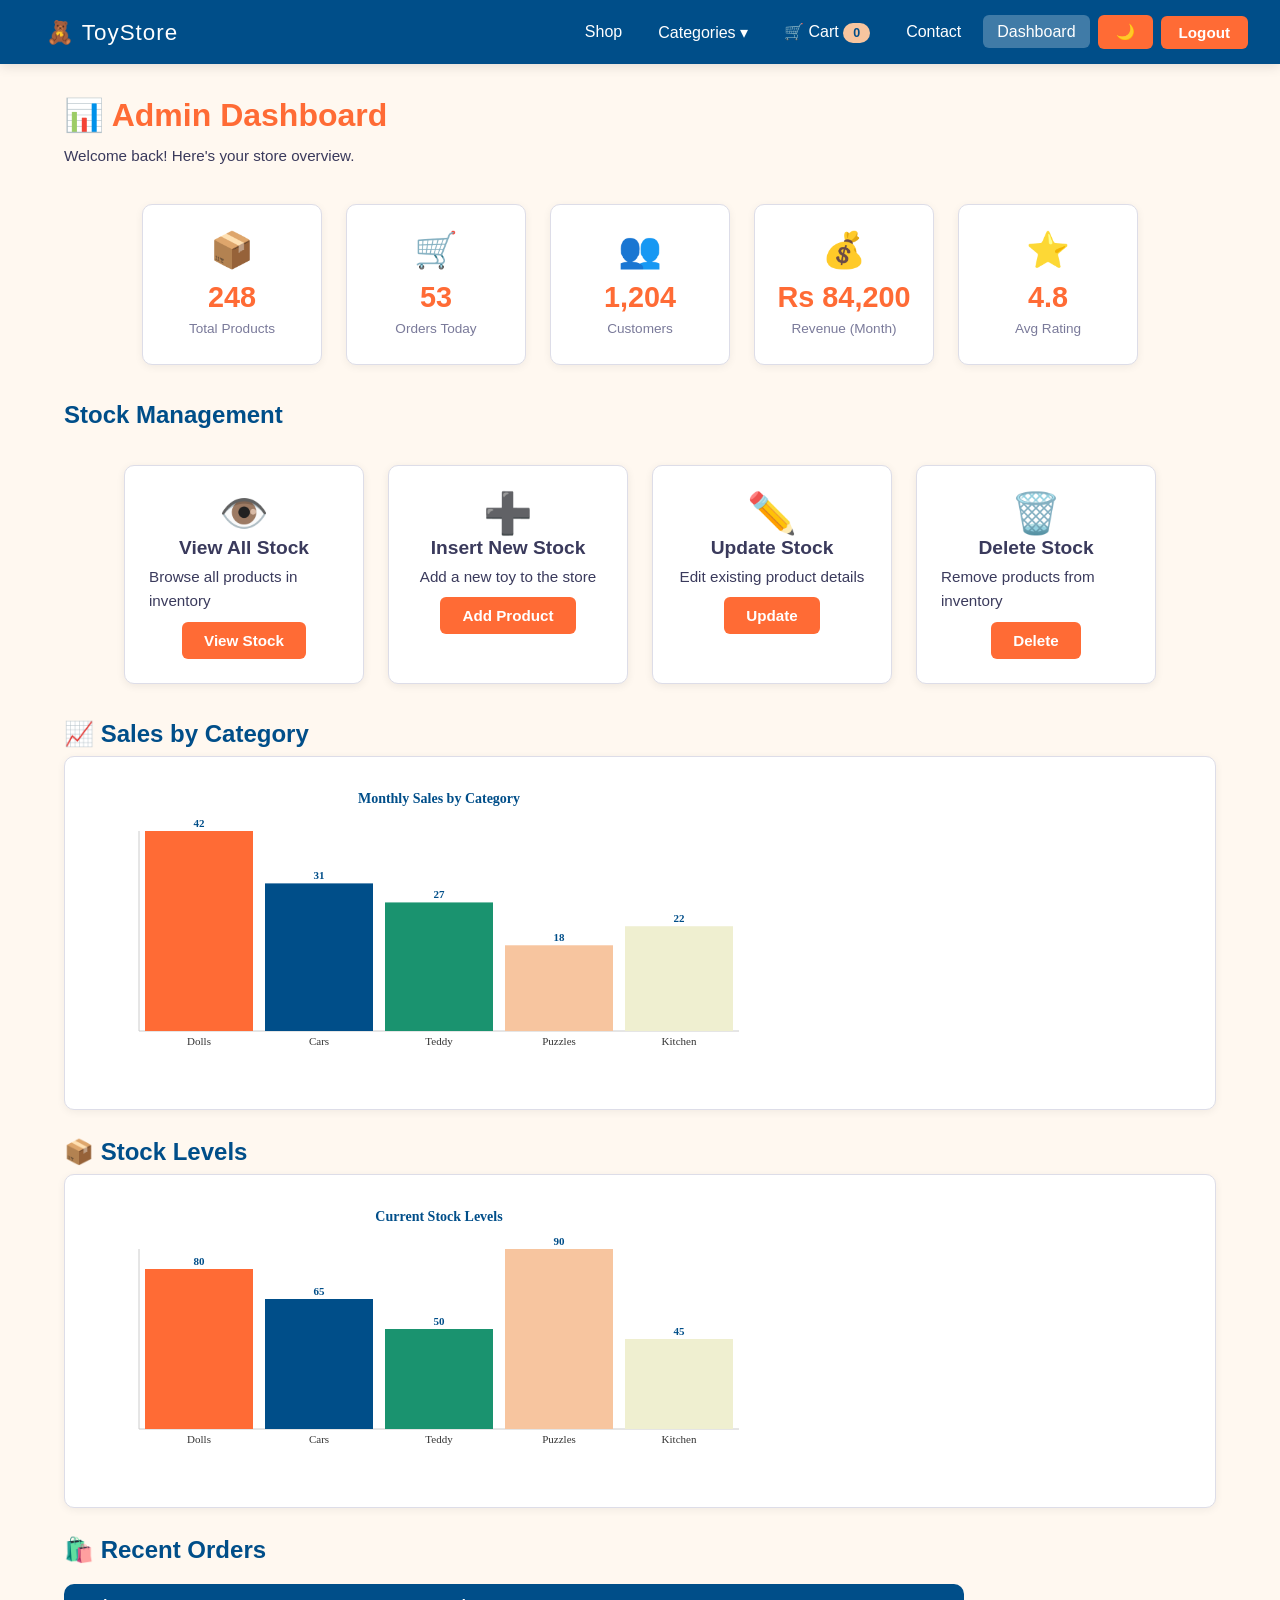
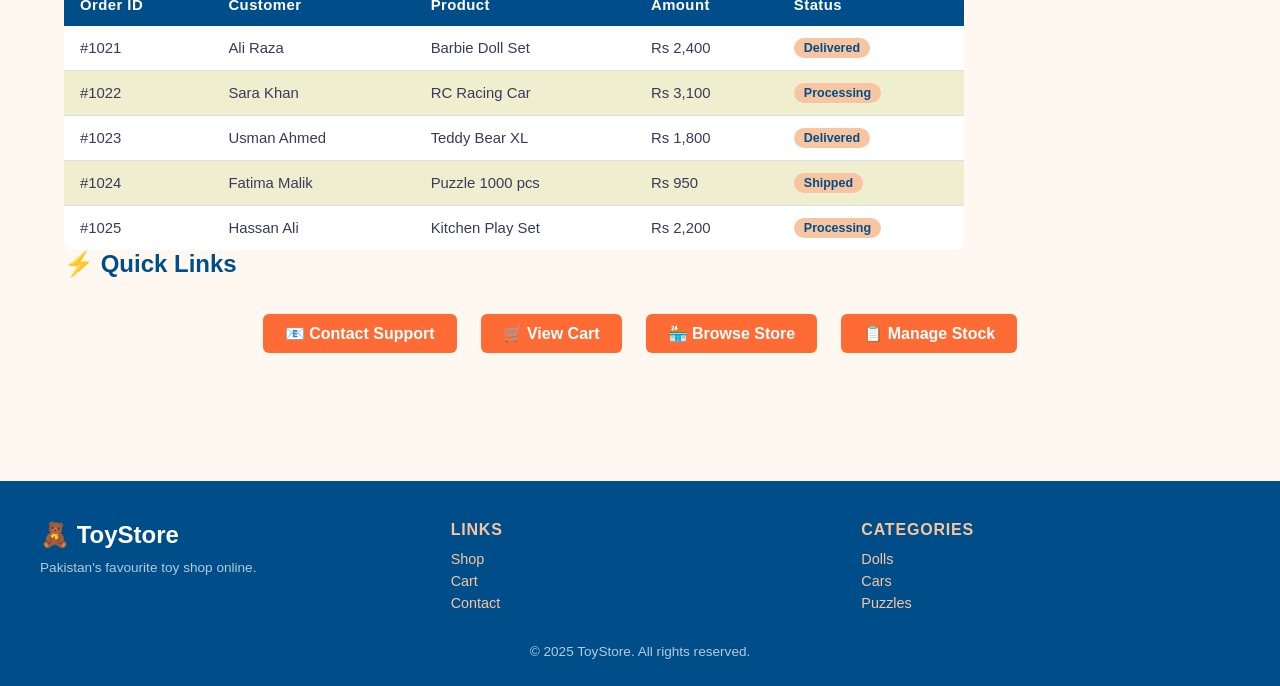
==== pages/dashboard.html @ f16f3948 "Initial commit" ====
<!DOCTYPE html>
<html lang="en">
<head>
  <meta charset="UTF-8"/>
  <meta name="viewport" content="width=device-width, initial-scale=1.0"/>
  <title>Dashboard – ToyStore</title>
  <link rel="stylesheet" href="../cssFile/globalStyles.css"/>
</head>
<body>
<div id="navbar-placeholder" data-depth="../"></div>
<div class="page">
  <h1>📊 Admin Dashboard</h1>
  <p>Welcome back! Here's your store overview.</p>

  <!-- Stat Cards -->
  <div class="card-container">
    <div class="stat-card" onclick="location.href='products.html'">
      <div class="stat-icon">📦</div>
      <h3>248</h3>
      <p>Total Products</p>
    </div>
    <div class="stat-card" onclick="location.href='products.html'">
      <div class="stat-icon">🛒</div>
      <h3>53</h3>
      <p>Orders Today</p>
    </div>
    <div class="stat-card">
      <div class="stat-icon">👥</div>
      <h3>1,204</h3>
      <p>Customers</p>
    </div>
    <div class="stat-card">
      <div class="stat-icon">💰</div>
      <h3>Rs 84,200</h3>
      <p>Revenue (Month)</p>
    </div>
    <div class="stat-card">
      <div class="stat-icon">⭐</div>
      <h3>4.8</h3>
      <p>Avg Rating</p>
    </div>
  </div>

  <!-- Action Cards -->
  <h2>Stock Management</h2>
  <div class="card-container">
    <div class="card" style="align-items:center;padding:24px;cursor:pointer;" onclick="location.href='products.html'">
      <div style="font-size:2.5rem">👁️</div>
      <h3>View All Stock</h3>
      <p>Browse all products in inventory</p>
      <button>View Stock</button>
    </div>
    <div class="card" style="align-items:center;padding:24px;cursor:pointer;" onclick="location.href='insert.html'">
      <div style="font-size:2.5rem">➕</div>
      <h3>Insert New Stock</h3>
      <p>Add a new toy to the store</p>
      <button>Add Product</button>
    </div>
    <div class="card" style="align-items:center;padding:24px;cursor:pointer;" onclick="location.href='products.html'">
      <div style="font-size:2.5rem">✏️</div>
      <h3>Update Stock</h3>
      <p>Edit existing product details</p>
      <button>Update</button>
    </div>
    <div class="card" style="align-items:center;padding:24px;cursor:pointer;" onclick="location.href='products.html'">
      <div style="font-size:2.5rem">🗑️</div>
      <h3>Delete Stock</h3>
      <p>Remove products from inventory</p>
      <button>Delete</button>
    </div>
  </div>

  <!-- Charts -->
  <h2>📈 Sales by Category</h2>
  <div class="chart-container">
    <canvas id="salesChart" width="700" height="300"></canvas>
  </div>

  <h2>📦 Stock Levels</h2>
  <div class="chart-container">
    <canvas id="stockChart" width="700" height="280"></canvas>
  </div>

  <!-- Recent Orders Table -->
  <h2>🛍️ Recent Orders</h2>
  <div class="table-container">
    <table style="min-width:500px;max-width:900px;">
      <thead>
        <tr><th>Order ID</th><th>Customer</th><th>Product</th><th>Amount</th><th>Status</th></tr>
      </thead>
      <tbody>
        <tr><td>#1021</td><td>Ali Raza</td><td>Barbie Doll Set</td><td>Rs 2,400</td><td><span class="badge">Delivered</span></td></tr>
        <tr><td>#1022</td><td>Sara Khan</td><td>RC Racing Car</td><td>Rs 3,100</td><td><span class="badge">Processing</span></td></tr>
        <tr><td>#1023</td><td>Usman Ahmed</td><td>Teddy Bear XL</td><td>Rs 1,800</td><td><span class="badge">Delivered</span></td></tr>
        <tr><td>#1024</td><td>Fatima Malik</td><td>Puzzle 1000 pcs</td><td>Rs 950</td><td><span class="badge">Shipped</span></td></tr>
        <tr><td>#1025</td><td>Hassan Ali</td><td>Kitchen Play Set</td><td>Rs 2,200</td><td><span class="badge">Processing</span></td></tr>
      </tbody>
    </table>
  </div>

  <!-- Quick Links -->
  <h2>⚡ Quick Links</h2>
  <div class="card-container">
    <a href="contact.html" class="link-button">📧 Contact Support</a>
    <a href="cart.html" class="link-button">🛒 View Cart</a>
    <a href="products.html" class="link-button">🏪 Browse Store</a>
    <a href="insert.html" class="link-button">📋 Manage Stock</a>
  </div>
</div>

<footer>
  <div class="footer-container">
    <div><h1>🧸 ToyStore</h1><p>Pakistan's favourite toy shop online.</p></div>
    <div><h2>Links</h2><a href="products.html">Shop</a><a href="cart.html">Cart</a><a href="contact.html">Contact</a></div>
    <div><h2>Categories</h2><a href="products.html?cat=dolls">Dolls</a><a href="products.html?cat=cars">Cars</a><a href="products.html?cat=puzzles">Puzzles</a></div>
  </div>
  <p style="text-align:center;margin-top:16px;">© 2025 ToyStore. All rights reserved.</p>
</footer>

<script src="../jsFile/jsFunctions.js"></script>
<script>
document.addEventListener("DOMContentLoaded", () => {
  drawBarChart("salesChart", ["Dolls","Cars","Teddy","Puzzles","Kitchen"], [42,31,27,18,22], "Monthly Sales by Category");
  drawBarChart("stockChart", ["Dolls","Cars","Teddy","Puzzles","Kitchen"], [80,65,50,90,45], "Current Stock Levels");
});
</script>
</body>
</html>
---- cssFile/globalStyles.css ----
/* =========================================================
   DESIGN SYSTEM
========================================================= */
:root {
  --brand-primary-color: #FF6B35;
  --brand-secondary-color: #F7C59F;
  --brand-third-color: #EFEFD0;
  --brand-fourth-color: #004E89;
  --brand-accent-color: #1A936F;

  --bg-main: #FFF8F0;
  --bg-card: #FFFFFF;

  --text-primary-color: #1A1A2E;
  --text-secondary-color: #3A3A5C;
  --text-muted-color: #7A7A9A;
  --text-focus-color: #FF6B35;
  --text-highlighted-color: #004E89;

  --border-primary-color: #FF6B35;
  --border-secondary-color: #F7C59F;
  --border-muted-color: #DDDDE8;
  --border-focus-color: #FF6B35;
  --border-highlighted-color: #004E89;

  --radius-sm: 6px;
  --radius-md: 10px;
  --transition: 0.3s ease;
}

/* =========================================================
   DARK MODE
========================================================= */
[data-theme="dark"] {
  --bg-main: #1A1A2E;
  --bg-card: #24243E;
  --text-primary-color: #F0F0F5;
  --text-secondary-color: #C0C0D0;
  --text-muted-color: #8080A0;
  --text-focus-color: #FF8C5A;
  --text-highlighted-color: #5BA4E0;
  --border-primary-color: #FF8C5A;
  --border-secondary-color: #5B5B8A;
  --border-muted-color: #3A3A5C;
  --border-focus-color: #FF8C5A;
  --border-highlighted-color: #5BA4E0;
}

/* =========================================================
   GLOBAL BASE
========================================================= */
* { box-sizing: border-box; }
body {
  margin: 0;
  font-family: 'Segoe UI', 'Nunito', Arial, sans-serif;
  background: var(--bg-main);
  color: var(--text-primary-color);
}

/* =========================================================
   HEADINGS
========================================================= */
h1 { font-size: 2rem; color: var(--brand-primary-color); margin: 0 0 10px; }
h2 { font-size: 1.5rem; color: var(--text-highlighted-color); margin: 0 0 8px; }
h3 { font-size: 1.2rem; color: var(--text-secondary-color); margin: 0 0 6px; }
h4 { font-size: 1rem; color: var(--text-muted-color); margin: 0 0 4px; }
p  { font-size: 0.95rem; color: var(--text-secondary-color); line-height: 1.6; margin: 0 0 8px; }

/* =========================================================
   GLOBAL BUTTON SYSTEM
========================================================= */
button {
  cursor: pointer;
  padding: 10px 22px;
  border: none;
  border-radius: var(--radius-sm);
  background: var(--brand-primary-color);
  color: #fff;
  font-size: 0.95rem;
  font-weight: 600;
  transition: var(--transition);
}
button:hover {
  background: var(--brand-fourth-color);
  transform: translateY(-1px);
}
.link-button {
  display: inline-block;
  text-decoration: none;
  padding: 10px 22px;
  border-radius: var(--radius-sm);
  background: var(--brand-primary-color);
  color: #fff;
  font-weight: 600;
  transition: var(--transition);
}
.link-button:hover { background: var(--brand-fourth-color); }
button .lg-button  { padding: 14px 32px; font-size: 1.1rem; }
button .sm-button  { padding: 7px 16px;  font-size: 0.85rem; }
button .tiny-button{ padding: 4px 10px;  font-size: 0.75rem; }
button .border-button { background: none; border: 2px solid var(--brand-primary-color); color: var(--brand-primary-color); }

/* =========================================================
   SELECT INPUT
========================================================= */
select {
  width: 100%;
  padding: 10px 14px;
  border: 1.5px solid var(--border-muted-color);
  border-radius: var(--radius-sm);
  background: var(--bg-card);
  color: var(--text-primary-color);
  font-size: 0.95rem;
  transition: var(--transition);
  appearance: none;
}
select:hover { border-color: var(--border-secondary-color); }
select:focus { outline: none; border-color: var(--border-focus-color); box-shadow: 0 0 0 3px rgba(255,107,53,0.15); }
select:disabled { opacity: 0.5; cursor: not-allowed; }
.select-container { position: relative; width: 100%; }

/* =========================================================
   NAVBAR
========================================================= */
nav {
  display: flex;
  align-items: center;
  justify-content: space-between;
  padding: 0 32px;
  height: 64px;
  background: var(--brand-fourth-color);
  position: sticky;
  top: 0;
  z-index: 999;
  box-shadow: 0 2px 12px rgba(0,0,0,0.12);
}
nav > a {
  font-size: 1.4rem;
  font-weight: 800;
  color: #fff;
  text-decoration: none;
  letter-spacing: 1px;
}
nav ul {
  display: flex;
  list-style: none;
  margin: 0;
  padding: 0;
  gap: 8px;
  align-items: center;
}
nav a { color: #fff; text-decoration: none; padding: 8px 14px; border-radius: var(--radius-sm); font-weight: 500; transition: var(--transition); }
nav a:hover { background: rgba(255,255,255,0.15); }
nav li { position: relative; }
nav .dropdown-menu {
  display: none;
  position: absolute;
  top: 100%;
  left: 0;
  background: var(--bg-card);
  border: 1px solid var(--border-muted-color);
  border-radius: var(--radius-md);
  min-width: 180px;
  box-shadow: 0 4px 16px rgba(0,0,0,0.12);
  z-index: 1000;
}
nav .dropdown:hover .dropdown-menu { display: block; }
nav .dropdown-menu a { color: var(--text-primary-color); display: block; padding: 10px 16px; }
nav .dropdown-menu a:hover { background: var(--brand-secondary-color); }
nav button {
  background: var(--brand-primary-color);
  color: #fff;
  border: none;
  border-radius: var(--radius-sm);
  padding: 8px 18px;
  font-weight: 600;
  cursor: pointer;
  transition: var(--transition);
}
nav button:hover { background: #e0541f; }
.menu-toggle { display: none; background: none; border: 2px solid #fff; color: #fff; padding: 6px 10px; }

@media (max-width: 768px) {
  .menu-toggle { display: block; }
  nav ul { display: none; flex-direction: column; position: absolute; top: 64px; left: 0; right: 0; background: var(--brand-fourth-color); padding: 12px 0; gap: 0; }
  nav ul.open { display: flex; }
  nav ul li { width: 100%; }
  nav ul li a { display: block; padding: 12px 24px; }
  nav .dropdown:hover .dropdown-menu { display: none; }
  nav .dropdown-menu { position: static; box-shadow: none; border: none; background: rgba(255,255,255,0.08); }
}

/* =========================================================
   PAGE CONTENT
========================================================= */
.page { padding: 32px 24px; max-width: 1200px; margin: 0 auto; }

/* =========================================================
   CARD SYSTEM
========================================================= */
.card-container {
  display: flex;
  flex-wrap: wrap;
  justify-content: center;
  gap: 24px;
  margin: 36px 12px;
}
.card {
  display: flex;
  flex-direction: column;
  background: var(--bg-card);
  border: 1.5px solid var(--border-muted-color);
  border-radius: var(--radius-md);
  padding: 16px;
  width: 240px;
  box-shadow: 0 2px 8px rgba(0,0,0,0.07);
  transition: var(--transition);
}
.card:hover { transform: translateY(-4px); box-shadow: 0 8px 24px rgba(0,0,0,0.13); border-color: var(--brand-primary-color); }
.card img { width: 100%; height: 180px; object-fit: cover; border-radius: var(--radius-sm); margin-bottom: 12px; }
.card a { background: none; color: var(--brand-primary-color); text-decoration: none; font-weight: 600; transition: var(--transition); }
.card a:hover { color: var(--brand-fourth-color); background: none; }

/* =========================================================
   FORM SYSTEM
========================================================= */
.form-container {
  background: var(--bg-card);
  border: 1.5px solid var(--border-muted-color);
  border-radius: var(--radius-md);
  padding: 32px;
  max-width: 480px;
  margin: 40px auto;
  box-shadow: 0 4px 20px rgba(0,0,0,0.08);
}
form div { margin-bottom: 16px; }
label { display: block; margin-bottom: 6px; font-weight: 600; color: var(--text-secondary-color); font-size: 0.9rem; }
input {
  width: 100%;
  padding: 10px 14px;
  border: 1.5px solid var(--border-muted-color);
  border-radius: var(--radius-sm);
  background: var(--bg-main);
  color: var(--text-primary-color);
  font-size: 0.95rem;
  transition: var(--transition);
}
input:focus { outline: none; border-color: var(--border-focus-color); box-shadow: 0 0 0 3px rgba(255,107,53,0.15); }
form textarea { width: 100%; padding: 10px 14px; border: 1.5px solid var(--border-muted-color); border-radius: var(--radius-sm); background: var(--bg-main); color: var(--text-primary-color); font-size: 0.95rem; transition: var(--transition); resize: vertical; min-height: 100px; }
form textarea:focus { outline: none; border-color: var(--border-focus-color); box-shadow: 0 0 0 3px rgba(255,107,53,0.15); }

/* =========================================================
   TABLE SYSTEM
========================================================= */
.table-container { width: 100%; overflow-x: auto; margin-top: 20px; }
table { width: 100%; border-collapse: collapse; border-radius: var(--radius-md); overflow: hidden; background: var(--bg-card); font-size: 0.93rem; }
table thead { background: var(--brand-fourth-color); color: #fff; }
table th { padding: 13px 16px; text-align: left; font-weight: 700; letter-spacing: 0.03em; }
table td { padding: 12px 16px; color: var(--text-secondary-color); border-bottom: 1px solid var(--border-muted-color); }
table tbody tr:nth-child(odd)  { background: var(--bg-card); }
table tbody tr:nth-child(even) { background: var(--brand-third-color); }
table tbody tr:hover { background: var(--brand-secondary-color); cursor: pointer; }
table tbody tr:last-child td { border-bottom: none; }
.table-compact th, .table-compact td { padding: 7px 10px; }
.table-bordered th, .table-bordered td { border: 1px solid var(--border-muted-color); }
.table-striped tbody tr:nth-child(even) { background: #FFF0E8; }
td { max-width: 200px; overflow: hidden; text-overflow: ellipsis; white-space: nowrap; }
.table-empty { text-align: center; color: var(--text-muted-color); padding: 32px; font-style: italic; }
.table-row-selected { background: var(--brand-secondary-color) !important; border-left: 3px solid var(--brand-primary-color); }

/* =========================================================
   SEARCH / FILTER BAR
========================================================= */
.search-bar {
  display: flex;
  flex-wrap: wrap;
  gap: 12px;
  align-items: center;
  background: var(--bg-card);
  padding: 18px 20px;
  border-radius: var(--radius-md);
  border: 1.5px solid var(--border-muted-color);
  margin-bottom: 24px;
  box-shadow: 0 2px 8px rgba(0,0,0,0.05);
}
.search-bar input { flex: 1; min-width: 200px; margin: 0; }
.search-bar select { flex: 0 0 180px; margin: 0; }
.search-bar button { flex: 0 0 auto; margin: 0; }

/* =========================================================
   DASHBOARD STAT CARDS
========================================================= */
.stat-card {
  display: flex;
  flex-direction: column;
  align-items: center;
  justify-content: center;
  background: var(--bg-card);
  border: 1.5px solid var(--border-muted-color);
  border-radius: var(--radius-md);
  padding: 24px 20px;
  min-width: 180px;
  text-align: center;
  transition: var(--transition);
  box-shadow: 0 2px 8px rgba(0,0,0,0.06);
  cursor: pointer;
}
.stat-card:hover { transform: translateY(-4px); border-color: var(--brand-primary-color); box-shadow: 0 8px 24px rgba(0,0,0,0.13); }
.stat-card .stat-icon { font-size: 2.2rem; margin-bottom: 10px; }
.stat-card h3 { color: var(--brand-primary-color); font-size: 1.8rem; margin: 0; }
.stat-card p { margin: 4px 0 0; font-size: 0.85rem; color: var(--text-muted-color); }

/* =========================================================
   CART
========================================================= */
.cart-item {
  display: flex;
  align-items: center;
  gap: 16px;
  background: var(--bg-card);
  border: 1.5px solid var(--border-muted-color);
  border-radius: var(--radius-md);
  padding: 14px 18px;
  margin-bottom: 14px;
  transition: var(--transition);
}
.cart-item img { width: 80px; height: 80px; object-fit: cover; border-radius: var(--radius-sm); }
.cart-summary {
  background: var(--bg-card);
  border: 1.5px solid var(--border-muted-color);
  border-radius: var(--radius-md);
  padding: 24px;
  max-width: 340px;
  margin-left: auto;
  box-shadow: 0 2px 8px rgba(0,0,0,0.06);
}

/* =========================================================
   FOOTER SYSTEM
========================================================= */
footer { background: var(--brand-fourth-color); color: #fff; padding: 40px 32px 16px; margin-top: 60px; }
.footer-container { display: flex; flex-wrap: wrap; gap: 32px; justify-content: space-between; max-width: 1200px; margin: 0 auto 24px; }
.footer-container > div { flex: 1; min-width: 180px; }
footer a { color: var(--brand-secondary-color); text-decoration: none; display: block; margin-bottom: 6px; font-size: 0.9rem; transition: var(--transition); }
footer a:hover { color: #fff; }
footer p { color: rgba(255,255,255,0.7); font-size: 0.85rem; }
footer h1 { color: #fff; font-size: 1.5rem; margin-bottom: 8px; }
footer h2 { color: var(--brand-secondary-color); font-size: 1rem; margin-bottom: 12px; text-transform: uppercase; letter-spacing: 0.05em; }

/* =========================================================
   BADGE / TAG
========================================================= */
.badge {
  display: inline-block;
  padding: 3px 10px;
  border-radius: 20px;
  font-size: 0.78rem;
  font-weight: 700;
  background: var(--brand-secondary-color);
  color: var(--brand-fourth-color);
}

/* =========================================================
   ALERTS
========================================================= */
.alert {
  padding: 13px 18px;
  border-radius: var(--radius-sm);
  margin-bottom: 16px;
  font-weight: 500;
  border-left: 4px solid var(--brand-primary-color);
  background: var(--brand-third-color);
  color: var(--text-secondary-color);
}

/* =========================================================
   CHART CONTAINER
========================================================= */
.chart-container {
  background: var(--bg-card);
  border: 1.5px solid var(--border-muted-color);
  border-radius: var(--radius-md);
  padding: 24px;
  margin-bottom: 28px;
  box-shadow: 0 2px 8px rgba(0,0,0,0.06);
}

/* =========================================================
   MEDIA QUERIES
========================================================= */
@media (max-width: 900px) {
  .page { padding: 20px 10px; }
  .card { width: 200px; }
  .stat-card { min-width: 140px; }
}
@media (max-width: 600px) {
  h1 { font-size: 1.5rem; }
  .card { width: 160px; }
  .form-container { padding: 20px 14px; }
  .cart-item { flex-direction: column; align-items: flex-start; }
  .cart-summary { max-width: 100%; margin-left: 0; }
  .footer-container { flex-direction: column; }
  .search-bar { flex-direction: column; }
  .search-bar select { flex: 1 1 100%; }
}
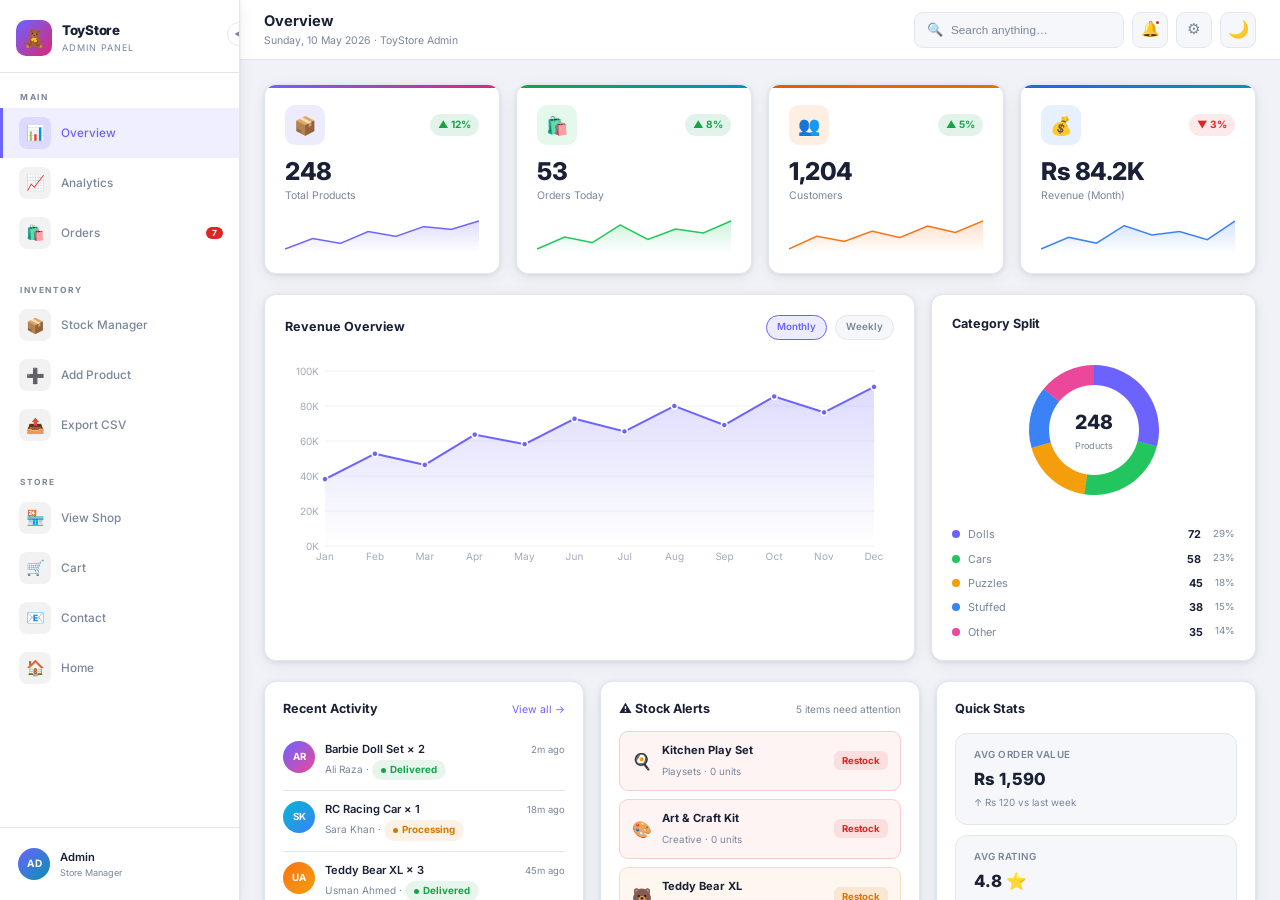
==== commit e7763abb: "Updated project files" ====
--- a/pages/dashboard.html
+++ b/pages/dashboard.html
@@ -1,127 +1,1258 @@
 <!DOCTYPE html>
-<html lang="en">
+<html lang="en" data-theme="light">
 <head>
-  <meta charset="UTF-8"/>
-  <meta name="viewport" content="width=device-width, initial-scale=1.0"/>
-  <title>Dashboard – ToyStore</title>
-  <link rel="stylesheet" href="../cssFile/globalStyles.css"/>
+<meta charset="UTF-8"/>
+<meta name="viewport" content="width=device-width, initial-scale=1.0"/>
+<title>Admin Dashboard — ToyStore</title>
+<link rel="preconnect" href="https://fonts.googleapis.com">
+<link href="https://fonts.googleapis.com/css2?family=Inter:wght@300;400;500;600;700;800&display=swap" rel="stylesheet">
+<style>
+/* ── RESET & BASE ── */
+*,*::before,*::after{box-sizing:border-box;margin:0;padding:0}
+ 
+/* ── LIGHT MODE (default) ── */
+:root,[data-theme="light"]{
+  --bg:#f0f2f7;
+  --bg2:#ffffff;
+  --bg3:#f5f7fb;
+  --border:#e2e6f0;
+  --border2:#ccd2e0;
+  --text:#1a2035;
+  --muted:#7a869a;
+  --accent:#6c63ff;
+  --accent2:#4f46e5;
+  --green:#16a34a;
+  --yellow:#d97706;
+  --red:#dc2626;
+  --blue:#2563eb;
+  --cyan:#0891b2;
+  --pink:#db2777;
+  --orange:#ea580c;
+  --radius:12px;
+  --sidebar-w:240px;
+  --font:'Inter',system-ui,sans-serif;
+  --shadow:0 1px 4px rgba(0,0,0,.08),0 4px 16px rgba(0,0,0,.06);
+  --shadow-hover:0 8px 32px rgba(0,0,0,.12);
+}
+ 
+/* ── DARK MODE ── */
+[data-theme="dark"]{
+  --bg:#0f1117;
+  --bg2:#161b27;
+  --bg3:#1e2536;
+  --border:#2a3245;
+  --border2:#323d56;
+  --text:#e8eaf0;
+  --muted:#7a869a;
+  --accent:#6c63ff;
+  --accent2:#4f46e5;
+  --green:#22c55e;
+  --yellow:#f59e0b;
+  --red:#ef4444;
+  --blue:#3b82f6;
+  --cyan:#06b6d4;
+  --pink:#ec4899;
+  --orange:#f97316;
+  --shadow:0 1px 4px rgba(0,0,0,.3),0 4px 16px rgba(0,0,0,.4);
+  --shadow-hover:0 8px 32px rgba(0,0,0,.5);
+}
+ 
+html,body{height:100%;background:var(--bg);color:var(--text);font-family:var(--font);font-size:14px;line-height:1.5;transition:background .25s,color .25s}
+a{text-decoration:none;color:inherit}
+button{font-family:inherit;cursor:pointer}
+canvas{display:block}
+ 
+/* ── LAYOUT ── */
+.app{display:flex;height:100vh;overflow:hidden}
+ 
+/* ── SIDEBAR ── */
+.sidebar{
+  width:var(--sidebar-w);flex-shrink:0;
+  background:var(--bg2);
+  border-right:1px solid var(--border);
+  display:flex;flex-direction:column;
+  overflow-y:auto;overflow-x:hidden;
+  transition:width .25s ease, background .25s, border-color .25s;
+  position:relative;z-index:10;
+  box-shadow:var(--shadow);
+}
+.sidebar.collapsed{width:64px}
+.sidebar-top{
+  display:flex;align-items:center;gap:10px;
+  padding:20px 16px 16px;
+  border-bottom:1px solid var(--border);
+  flex-shrink:0;
+}
+.logo-icon{
+  width:36px;height:36px;border-radius:10px;flex-shrink:0;
+  background:linear-gradient(135deg,var(--accent),var(--pink));
+  display:flex;align-items:center;justify-content:center;
+  font-size:18px;
+}
+.logo-text{overflow:hidden;white-space:nowrap}
+.logo-text h1{font-size:.95rem;font-weight:800;color:var(--text);letter-spacing:-.3px}
+.logo-text p{font-size:.65rem;color:var(--muted);text-transform:uppercase;letter-spacing:1px}
+.sidebar.collapsed .logo-text{display:none}
+ 
+.sidebar-collapse{
+  position:absolute;top:22px;right:-12px;
+  width:24px;height:24px;border-radius:50%;
+  background:var(--bg2);border:1px solid var(--border);
+  display:flex;align-items:center;justify-content:center;
+  font-size:11px;color:var(--muted);cursor:pointer;
+  transition:all .2s;
+}
+.sidebar-collapse:hover{background:var(--accent);color:#fff;border-color:var(--accent)}
+ 
+.nav-group{padding:8px 0}
+.nav-label{
+  font-size:.6rem;font-weight:700;text-transform:uppercase;
+  letter-spacing:1.5px;color:var(--muted);
+  padding:10px 20px 4px;white-space:nowrap;overflow:hidden;
+}
+.sidebar.collapsed .nav-label{opacity:0;pointer-events:none}
+.nav-item{
+  display:flex;align-items:center;gap:10px;
+  padding:9px 16px;color:var(--muted);
+  font-size:.84rem;font-weight:500;
+  border-left:3px solid transparent;
+  transition:all .18s;cursor:pointer;white-space:nowrap;
+  border-right:none;border-top:none;border-bottom:none;
+  background:none;width:100%;text-align:left;
+}
+.nav-item:hover{color:var(--text);background:rgba(108,99,255,.07)}
+.nav-item.active{color:var(--accent);background:rgba(108,99,255,.1);border-left-color:var(--accent)}
+[data-theme="dark"] .nav-item.active{color:#fff;background:rgba(108,99,255,.15)}
+.nav-icon{
+  width:32px;height:32px;border-radius:8px;flex-shrink:0;
+  display:flex;align-items:center;justify-content:center;
+  font-size:15px;background:rgba(0,0,0,.05);
+  transition:background .18s;
+}
+[data-theme="dark"] .nav-icon{background:rgba(255,255,255,.05)}
+.nav-item.active .nav-icon{background:rgba(108,99,255,.15)}
+.nav-item-text{overflow:hidden;white-space:nowrap}
+.sidebar.collapsed .nav-item-text{display:none}
+.nav-badge{
+  margin-left:auto;background:var(--red);color:#fff;
+  font-size:.6rem;font-weight:700;padding:1px 6px;border-radius:20px;
+  flex-shrink:0;
+}
+.sidebar.collapsed .nav-badge{display:none}
+ 
+.sidebar-footer{
+  margin-top:auto;padding:12px 10px;border-top:1px solid var(--border);
+}
+.user-chip{
+  display:flex;align-items:center;gap:10px;
+  padding:8px;border-radius:10px;cursor:pointer;
+  transition:background .18s;
+}
+.user-chip:hover{background:rgba(0,0,0,.05)}
+[data-theme="dark"] .user-chip:hover{background:rgba(255,255,255,.05)}
+.user-av{
+  width:32px;height:32px;border-radius:50%;flex-shrink:0;
+  background:linear-gradient(135deg,var(--accent),var(--cyan));
+  display:flex;align-items:center;justify-content:center;
+  font-size:.72rem;font-weight:700;color:#fff;
+}
+.user-info{overflow:hidden;}
+.user-name{font-size:.8rem;font-weight:600;color:var(--text);white-space:nowrap}
+.user-role{font-size:.65rem;color:var(--muted);white-space:nowrap}
+.sidebar.collapsed .user-info{display:none}
+ 
+/* ── MAIN ── */
+.main{flex:1;display:flex;flex-direction:column;overflow:hidden}
+ 
+/* ── TOPBAR ── */
+.topbar{
+  display:flex;align-items:center;gap:12px;
+  padding:0 24px;height:60px;
+  background:var(--bg2);border-bottom:1px solid var(--border);
+  flex-shrink:0;transition:background .25s,border-color .25s;
+  box-shadow:var(--shadow);
+}
+.topbar-title{flex:1}
+.topbar-title h2{font-size:1.05rem;font-weight:700;color:var(--text)}
+.topbar-title p{font-size:.75rem;color:var(--muted);margin-top:1px}
+.topbar-right{display:flex;align-items:center;gap:8px}
+.tb-btn{
+  width:36px;height:36px;border-radius:9px;
+  background:var(--bg3);border:1px solid var(--border);
+  display:flex;align-items:center;justify-content:center;
+  font-size:15px;color:var(--muted);cursor:pointer;
+  transition:all .18s;position:relative;
+}
+.tb-btn:hover{background:var(--bg);color:var(--text);border-color:var(--border2)}
+.notif-dot{
+  position:absolute;top:6px;right:6px;
+  width:7px;height:7px;border-radius:50%;
+  background:var(--red);border:2px solid var(--bg2);
+}
+.tb-search{
+  display:flex;align-items:center;gap:8px;
+  background:var(--bg3);border:1px solid var(--border);
+  border-radius:9px;padding:0 12px;height:36px;
+  transition:border .18s;
+}
+.tb-search:focus-within{border-color:var(--accent)}
+.tb-search input{
+  background:none;border:none;outline:none;
+  color:var(--text);font-size:.84rem;width:160px;
+}
+.tb-search input::placeholder{color:var(--muted)}
+.tb-search span{color:var(--muted);font-size:13px}
+ 
+/* theme toggle btn */
+#theme-toggle{font-size:17px;transition:transform .3s}
+#theme-toggle:hover{transform:rotate(20deg)}
+ 
+/* ── CONTENT ── */
+.content{flex:1;overflow-y:auto;padding:24px;background:var(--bg);transition:background .25s}
+ 
+.dash-section{display:none}
+.dash-section.active{display:block}
+ 
+/* ── KPI CARDS ── */
+.kpi-grid{
+  display:grid;
+  grid-template-columns:repeat(4,1fr);
+  gap:16px;margin-bottom:20px;
+}
+.kpi-card{
+  background:var(--bg2);border:1px solid var(--border);
+  border-radius:var(--radius);padding:20px;
+  position:relative;overflow:hidden;
+  transition:transform .2s,box-shadow .2s,background .25s,border-color .25s;
+  box-shadow:var(--shadow);
+}
+.kpi-card:hover{transform:translateY(-2px);box-shadow:var(--shadow-hover)}
+.kpi-card::before{
+  content:'';position:absolute;top:0;left:0;right:0;height:3px;
+}
+.kpi-card.kpi-purple::before{background:linear-gradient(90deg,var(--accent),var(--pink))}
+.kpi-card.kpi-green::before{background:linear-gradient(90deg,var(--green),var(--cyan))}
+.kpi-card.kpi-orange::before{background:linear-gradient(90deg,var(--orange),var(--yellow))}
+.kpi-card.kpi-blue::before{background:linear-gradient(90deg,var(--blue),var(--cyan))}
+.kpi-top{display:flex;align-items:center;justify-content:space-between;margin-bottom:14px}
+.kpi-icon{
+  width:40px;height:40px;border-radius:10px;
+  display:flex;align-items:center;justify-content:center;font-size:18px;
+}
+.kpi-purple .kpi-icon{background:rgba(108,99,255,.12)}
+.kpi-green .kpi-icon{background:rgba(34,197,94,.12)}
+.kpi-orange .kpi-icon{background:rgba(249,115,22,.12)}
+.kpi-blue .kpi-icon{background:rgba(59,130,246,.12)}
+.kpi-trend{
+  display:flex;align-items:center;gap:4px;
+  font-size:.72rem;font-weight:700;padding:3px 8px;
+  border-radius:20px;
+}
+.trend-up{background:rgba(22,163,74,.12);color:var(--green)}
+.trend-down{background:rgba(220,38,38,.1);color:var(--red)}
+[data-theme="dark"] .trend-up{background:rgba(34,197,94,.12)}
+[data-theme="dark"] .trend-down{background:rgba(239,68,68,.12)}
+.kpi-val{font-size:1.75rem;font-weight:800;color:var(--text);letter-spacing:-.5px;line-height:1}
+.kpi-label{font-size:.75rem;color:var(--muted);margin-top:4px}
+.kpi-spark{margin-top:14px;height:36px;position:relative}
+canvas.spark{width:100%!important;height:36px!important}
+ 
+/* ── CHARTS ROW ── */
+.charts-row{display:grid;grid-template-columns:2fr 1fr;gap:16px;margin-bottom:20px}
+.chart-card{
+  background:var(--bg2);border:1px solid var(--border);
+  border-radius:var(--radius);padding:20px;
+  box-shadow:var(--shadow);transition:background .25s,border-color .25s;
+}
+.card-head{display:flex;align-items:center;justify-content:space-between;margin-bottom:16px}
+.card-head h3{font-size:.9rem;font-weight:700;color:var(--text)}
+.card-head-right{display:flex;align-items:center;gap:8px}
+.chip{
+  font-size:.7rem;font-weight:600;padding:4px 10px;
+  border-radius:20px;cursor:pointer;transition:all .18s;
+  background:var(--bg3);border:1px solid var(--border);color:var(--muted);
+}
+.chip.active{background:rgba(108,99,255,.12);border-color:var(--accent);color:var(--accent)}
+.chart-canvas-wrap{position:relative}
+ 
+/* ── DONUT LEGEND ── */
+.donut-wrap{display:flex;flex-direction:column;align-items:center;gap:16px}
+.donut-center-wrap{position:relative;width:160px;height:160px}
+.donut-center-wrap canvas{width:160px!important;height:160px!important}
+.donut-center{
+  position:absolute;inset:0;display:flex;flex-direction:column;
+  align-items:center;justify-content:center;pointer-events:none;
+}
+.donut-center span:first-child{font-size:1.4rem;font-weight:800;color:var(--text)}
+.donut-center span:last-child{font-size:.65rem;color:var(--muted);margin-top:2px}
+.donut-legend{width:100%;display:flex;flex-direction:column;gap:8px}
+.dl-item{display:flex;align-items:center;gap:8px}
+.dl-dot{width:8px;height:8px;border-radius:50%;flex-shrink:0}
+.dl-label{flex:1;font-size:.78rem;color:var(--muted)}
+.dl-val{font-size:.78rem;font-weight:700;color:var(--text)}
+.dl-pct{font-size:.7rem;color:var(--muted);margin-left:4px}
+ 
+/* ── MID ROW ── */
+.mid-row{display:grid;grid-template-columns:1fr 1fr 1fr;gap:16px;margin-bottom:20px}
+ 
+/* ── TABLE CARD ── */
+.table-card{
+  background:var(--bg2);border:1px solid var(--border);
+  border-radius:var(--radius);overflow:hidden;
+  margin-bottom:20px;box-shadow:var(--shadow);
+  transition:background .25s,border-color .25s;
+}
+.table-head{
+  display:flex;align-items:center;justify-content:space-between;
+  padding:16px 20px;border-bottom:1px solid var(--border);
+}
+.table-head h3{font-size:.9rem;font-weight:700;color:var(--text)}
+.table-actions{display:flex;align-items:center;gap:8px}
+.search-mini{
+  display:flex;align-items:center;gap:6px;
+  background:var(--bg3);border:1px solid var(--border);
+  border-radius:8px;padding:0 10px;height:32px;
+}
+.search-mini input{
+  background:none;border:none;outline:none;
+  color:var(--text);font-size:.8rem;width:130px;
+}
+.search-mini input::placeholder{color:var(--muted)}
+.btn-primary{
+  background:linear-gradient(135deg,var(--accent),var(--accent2));
+  color:#fff;border:none;border-radius:8px;
+  padding:0 14px;height:32px;font-size:.78rem;
+  font-weight:600;transition:opacity .18s;white-space:nowrap;
+}
+.btn-primary:hover{opacity:.85}
+.btn-ghost{
+  background:var(--bg3);border:1px solid var(--border);
+  color:var(--muted);border-radius:8px;
+  padding:0 12px;height:32px;font-size:.78rem;font-weight:600;
+  transition:all .18s;white-space:nowrap;
+}
+.btn-ghost:hover{color:var(--text);border-color:var(--border2)}
+.adv-table{width:100%;border-collapse:collapse;font-size:.82rem}
+.adv-table th{
+  background:rgba(0,0,0,.025);
+  color:var(--muted);font-weight:600;
+  padding:10px 20px;text-align:left;
+  font-size:.7rem;text-transform:uppercase;letter-spacing:.6px;
+  border-bottom:1px solid var(--border);
+}
+[data-theme="dark"] .adv-table th{background:rgba(255,255,255,.025)}
+.adv-table td{
+  padding:12px 20px;border-bottom:1px solid var(--border);
+  color:var(--text);vertical-align:middle;
+}
+.adv-table tbody tr:last-child td{border-bottom:none}
+.adv-table tbody tr{transition:background .15s;cursor:pointer}
+.adv-table tbody tr:hover{background:rgba(108,99,255,.04)}
+[data-theme="dark"] .adv-table tbody tr:hover{background:rgba(255,255,255,.025)}
+.prod-cell{display:flex;align-items:center;gap:10px}
+.prod-av{
+  width:32px;height:32px;border-radius:8px;
+  display:flex;align-items:center;justify-content:center;
+  font-size:15px;flex-shrink:0;
+}
+.prod-name{font-weight:600;color:var(--text);font-size:.83rem}
+.prod-cat{font-size:.7rem;color:var(--muted);margin-top:1px}
+ 
+/* ── BADGES ── */
+.badge{
+  display:inline-flex;align-items:center;gap:4px;
+  padding:3px 9px;border-radius:20px;
+  font-size:.7rem;font-weight:700;
+}
+.badge::before{content:'';width:5px;height:5px;border-radius:50%;background:currentColor}
+.badge-green{background:rgba(22,163,74,.1);color:var(--green)}
+.badge-yellow{background:rgba(217,119,6,.1);color:var(--yellow)}
+.badge-red{background:rgba(220,38,38,.1);color:var(--red)}
+.badge-blue{background:rgba(37,99,235,.1);color:var(--blue)}
+.badge-purple{background:rgba(108,99,255,.1);color:var(--accent)}
+.badge-cyan{background:rgba(8,145,178,.1);color:var(--cyan)}
+[data-theme="dark"] .badge-green{background:rgba(34,197,94,.12)}
+[data-theme="dark"] .badge-yellow{background:rgba(245,158,11,.12)}
+[data-theme="dark"] .badge-red{background:rgba(239,68,68,.12)}
+[data-theme="dark"] .badge-blue{background:rgba(59,130,246,.12)}
+[data-theme="dark"] .badge-cyan{background:rgba(6,182,212,.12)}
+ 
+/* ── STOCK BAR ── */
+.stock-bar-wrap{width:100%;display:flex;align-items:center;gap:8px}
+.stock-bar-bg{flex:1;height:5px;border-radius:3px;background:var(--bg3);overflow:hidden}
+.stock-bar-fill{height:100%;border-radius:3px;transition:width .5s}
+.stock-bar-label{font-size:.75rem;font-weight:700;color:var(--text);white-space:nowrap;min-width:28px;text-align:right}
+ 
+/* ── ACTION BTNS ── */
+.row-actions{display:flex;gap:6px}
+.act-btn{
+  padding:4px 10px;border-radius:6px;font-size:.72rem;
+  font-weight:600;border:none;cursor:pointer;transition:all .15s;
+}
+.act-edit{background:rgba(108,99,255,.1);color:var(--accent)}
+.act-edit:hover{background:rgba(108,99,255,.2)}
+.act-del{background:rgba(220,38,38,.07);color:var(--red)}
+.act-del:hover{background:rgba(220,38,38,.15)}
+[data-theme="dark"] .act-del{background:rgba(239,68,68,.08)}
+[data-theme="dark"] .act-del:hover{background:rgba(239,68,68,.2)}
+ 
+/* ── MINI PANELS ── */
+.mini-panel{
+  background:var(--bg2);border:1px solid var(--border);
+  border-radius:var(--radius);padding:18px;
+  box-shadow:var(--shadow);transition:background .25s,border-color .25s;
+}
+.activity-item{
+  display:flex;align-items:flex-start;gap:10px;
+  padding:10px 0;border-bottom:1px solid var(--border);
+}
+.activity-item:last-child{border-bottom:none}
+.act-av{
+  width:32px;height:32px;border-radius:50%;flex-shrink:0;
+  display:flex;align-items:center;justify-content:center;
+  font-size:.7rem;font-weight:700;color:#fff;
+}
+.act-text{flex:1}
+.act-title{font-size:.8rem;font-weight:600;color:var(--text)}
+.act-sub{font-size:.72rem;color:var(--muted);margin-top:2px}
+.act-time{font-size:.68rem;color:var(--muted);white-space:nowrap;margin-top:2px}
+ 
+.alert-row{
+  display:flex;align-items:center;gap:10px;
+  padding:10px 12px;border-radius:9px;
+  border:1px solid;margin-bottom:8px;
+}
+.alert-row:last-child{margin-bottom:0}
+.alert-row.warn{background:rgba(217,119,6,.06);border-color:rgba(217,119,6,.2)}
+.alert-row.danger{background:rgba(220,38,38,.05);border-color:rgba(220,38,38,.18)}
+[data-theme="dark"] .alert-row.warn{background:rgba(245,158,11,.06);border-color:rgba(245,158,11,.2)}
+[data-theme="dark"] .alert-row.danger{background:rgba(239,68,68,.06);border-color:rgba(239,68,68,.2)}
+.alert-ic{font-size:16px;flex-shrink:0}
+.alert-info{flex:1}
+.alert-info strong{display:block;font-size:.8rem;color:var(--text)}
+.alert-info span{font-size:.7rem;color:var(--muted)}
+.restock-btn{
+  font-size:.68rem;font-weight:700;padding:4px 8px;
+  border-radius:6px;border:none;cursor:pointer;white-space:nowrap;
+}
+.warn .restock-btn{background:rgba(217,119,6,.12);color:var(--yellow)}
+.danger .restock-btn{background:rgba(220,38,38,.1);color:var(--red)}
+[data-theme="dark"] .warn .restock-btn{background:rgba(245,158,11,.15)}
+[data-theme="dark"] .danger .restock-btn{background:rgba(239,68,68,.12)}
+ 
+/* ── QUICK STATS ROW ── */
+.qstat{
+  background:var(--bg3);border:1px solid var(--border);
+  border-radius:var(--radius);padding:14px 18px;
+  display:flex;flex-direction:column;gap:4px;
+  transition:background .25s,border-color .25s;
+}
+.qstat-label{font-size:.7rem;color:var(--muted);text-transform:uppercase;letter-spacing:.5px;font-weight:600}
+.qstat-val{font-size:1.2rem;font-weight:800;color:var(--text)}
+.qstat-sub{font-size:.7rem;color:var(--muted)}
+ 
+/* ── MODAL ── */
+.modal-backdrop{
+  display:none;position:fixed;inset:0;
+  background:rgba(0,0,0,.4);backdrop-filter:blur(4px);
+  z-index:1000;align-items:center;justify-content:center;
+}
+[data-theme="dark"] .modal-backdrop{background:rgba(0,0,0,.6)}
+.modal-backdrop.open{display:flex}
+.modal{
+  background:var(--bg2);border:1px solid var(--border);
+  border-radius:16px;padding:28px;width:440px;max-width:95vw;
+  box-shadow:0 24px 80px rgba(0,0,0,.15);
+  animation:slideUp .2s ease;transition:background .25s,border-color .25s;
+}
+[data-theme="dark"] .modal{box-shadow:0 24px 80px rgba(0,0,0,.5)}
+@keyframes slideUp{from{opacity:0;transform:translateY(20px)}to{opacity:1;transform:none}}
+.modal-hd{display:flex;align-items:center;justify-content:space-between;margin-bottom:24px}
+.modal-hd h3{font-size:1rem;font-weight:700;color:var(--text)}
+.modal-close-btn{
+  background:var(--bg3);border:1px solid var(--border);
+  color:var(--muted);width:30px;height:30px;border-radius:8px;
+  display:flex;align-items:center;justify-content:center;
+  cursor:pointer;font-size:16px;line-height:1;transition:all .15s;
+}
+.modal-close-btn:hover{background:rgba(220,38,38,.1);color:var(--red);border-color:transparent}
+.form-row{margin-bottom:14px}
+.form-row label{display:block;font-size:.75rem;font-weight:600;color:var(--muted);text-transform:uppercase;letter-spacing:.4px;margin-bottom:7px}
+.form-row input,.form-row select{
+  width:100%;padding:10px 14px;background:var(--bg3);
+  border:1px solid var(--border);border-radius:9px;
+  color:var(--text);font-size:.875rem;outline:none;
+  transition:border .18s;font-family:var(--font);
+}
+.form-row input:focus,.form-row select:focus{border-color:var(--accent);box-shadow:0 0 0 3px rgba(108,99,255,.12)}
+.form-row select option{background:var(--bg2)}
+.form-row input::placeholder{color:var(--muted)}
+.form-2col{display:grid;grid-template-columns:1fr 1fr;gap:12px}
+.modal-actions{display:flex;gap:10px;margin-top:8px}
+.btn-modal-cancel{
+  flex:1;padding:10px;background:var(--bg3);
+  border:1px solid var(--border);color:var(--muted);
+  border-radius:9px;font-weight:600;font-size:.875rem;transition:all .18s;
+}
+.btn-modal-cancel:hover{color:var(--text);border-color:var(--border2)}
+.btn-modal-submit{
+  flex:1.5;padding:10px;border:none;
+  background:linear-gradient(135deg,var(--accent),var(--accent2));
+  color:#fff;border-radius:9px;font-weight:700;font-size:.875rem;
+  transition:opacity .18s;
+}
+.btn-modal-submit:hover{opacity:.85}
+ 
+/* ── ORDERS TABLE ── */
+.order-av{
+  width:30px;height:30px;border-radius:50%;
+  display:flex;align-items:center;justify-content:center;
+  font-size:.68rem;font-weight:700;color:#fff;flex-shrink:0;
+}
+.order-cell{display:flex;align-items:center;gap:9px}
+.order-name{font-weight:600;color:var(--text);font-size:.82rem}
+.order-id{font-size:.7rem;color:var(--muted)}
+ 
+/* ── ANALYTICS PAGE ── */
+.analytics-grid{display:grid;grid-template-columns:1fr 1fr;gap:16px;margin-bottom:20px}
+.analytics-kpi-row{display:grid;grid-template-columns:repeat(3,1fr);gap:16px;margin-bottom:20px}
+ 
+/* ── SCROLLBAR ── */
+::-webkit-scrollbar{width:5px;height:5px}
+::-webkit-scrollbar-track{background:transparent}
+::-webkit-scrollbar-thumb{background:var(--border2);border-radius:3px}
+ 
+/* ── RESPONSIVE ── */
+@media(max-width:1100px){.kpi-grid{grid-template-columns:repeat(2,1fr)}.charts-row{grid-template-columns:1fr}.mid-row{grid-template-columns:1fr 1fr}}
+@media(max-width:768px){.kpi-grid{grid-template-columns:repeat(2,1fr)}.mid-row{grid-template-columns:1fr}.sidebar{width:64px}.sidebar .logo-text,.sidebar .nav-item-text,.sidebar .nav-badge,.sidebar .user-info,.sidebar .nav-label{display:none}.topbar{padding:0 14px}}
+@media(max-width:500px){.kpi-grid{grid-template-columns:1fr}}
+</style>
 </head>
 <body>
-<div id="navbar-placeholder" data-depth="../"></div>
-<div class="page">
-  <h1>📊 Admin Dashboard</h1>
-  <p>Welcome back! Here's your store overview.</p>
-
-  <!-- Stat Cards -->
-  <div class="card-container">
-    <div class="stat-card" onclick="location.href='products.html'">
-      <div class="stat-icon">📦</div>
-      <h3>248</h3>
-      <p>Total Products</p>
-    </div>
-    <div class="stat-card" onclick="location.href='products.html'">
-      <div class="stat-icon">🛒</div>
-      <h3>53</h3>
-      <p>Orders Today</p>
-    </div>
-    <div class="stat-card">
-      <div class="stat-icon">👥</div>
-      <h3>1,204</h3>
-      <p>Customers</p>
-    </div>
-    <div class="stat-card">
-      <div class="stat-icon">💰</div>
-      <h3>Rs 84,200</h3>
-      <p>Revenue (Month)</p>
-    </div>
-    <div class="stat-card">
-      <div class="stat-icon">⭐</div>
-      <h3>4.8</h3>
-      <p>Avg Rating</p>
+<div class="app">
+ 
+<!-- ══════════ SIDEBAR ══════════ -->
+<aside class="sidebar" id="sidebar">
+  <div class="sidebar-top">
+    <div class="logo-icon">🧸</div>
+    <div class="logo-text">
+      <h1>ToyStore</h1>
+      <p>Admin Panel</p>
     </div>
   </div>
-
-  <!-- Action Cards -->
-  <h2>Stock Management</h2>
-  <div class="card-container">
-    <div class="card" style="align-items:center;padding:24px;cursor:pointer;" onclick="location.href='products.html'">
-      <div style="font-size:2.5rem">👁️</div>
-      <h3>View All Stock</h3>
-      <p>Browse all products in inventory</p>
-      <button>View Stock</button>
-    </div>
-    <div class="card" style="align-items:center;padding:24px;cursor:pointer;" onclick="location.href='insert.html'">
-      <div style="font-size:2.5rem">➕</div>
-      <h3>Insert New Stock</h3>
-      <p>Add a new toy to the store</p>
-      <button>Add Product</button>
-    </div>
-    <div class="card" style="align-items:center;padding:24px;cursor:pointer;" onclick="location.href='products.html'">
-      <div style="font-size:2.5rem">✏️</div>
-      <h3>Update Stock</h3>
-      <p>Edit existing product details</p>
-      <button>Update</button>
-    </div>
-    <div class="card" style="align-items:center;padding:24px;cursor:pointer;" onclick="location.href='products.html'">
-      <div style="font-size:2.5rem">🗑️</div>
-      <h3>Delete Stock</h3>
-      <p>Remove products from inventory</p>
-      <button>Delete</button>
+  <button class="sidebar-collapse" onclick="toggleSidebar()" title="Collapse">◀</button>
+ 
+  <div class="nav-group">
+    <div class="nav-label">Main</div>
+    <button class="nav-item active" data-sec="overview" onclick="nav(this)">
+      <span class="nav-icon">📊</span><span class="nav-item-text">Overview</span>
+    </button>
+    <button class="nav-item" data-sec="analytics" onclick="nav(this)">
+      <span class="nav-icon">📈</span><span class="nav-item-text">Analytics</span>
+    </button>
+    <button class="nav-item" data-sec="orders" onclick="nav(this)">
+      <span class="nav-icon">🛍️</span><span class="nav-item-text">Orders</span>
+      <span class="nav-badge">7</span>
+    </button>
+  </div>
+ 
+  <div class="nav-group">
+    <div class="nav-label">Inventory</div>
+    <button class="nav-item" data-sec="stock" onclick="nav(this)">
+      <span class="nav-icon">📦</span><span class="nav-item-text">Stock Manager</span>
+    </button>
+    <button class="nav-item" onclick="openModal()">
+      <span class="nav-icon">➕</span><span class="nav-item-text">Add Product</span>
+    </button>
+    <button class="nav-item" onclick="exportCSV()">
+      <span class="nav-icon">📤</span><span class="nav-item-text">Export CSV</span>
+    </button>
+  </div>
+ 
+  <div class="nav-group">
+    <div class="nav-label">Store</div>
+    <button class="nav-item" onclick="location.href='products.html'">
+      <span class="nav-icon">🏪</span><span class="nav-item-text">View Shop</span>
+    </button>
+    <button class="nav-item" onclick="location.href='cart.html'">
+      <span class="nav-icon">🛒</span><span class="nav-item-text">Cart</span>
+    </button>
+    <button class="nav-item" onclick="location.href='contact.html'">
+      <span class="nav-icon">📧</span><span class="nav-item-text">Contact</span>
+    </button>
+    <button class="nav-item" onclick="location.href='../index.html'">
+      <span class="nav-icon">🏠</span><span class="nav-item-text">Home</span>
+    </button>
+  </div>
+ 
+  <div class="sidebar-footer">
+    <div class="user-chip">
+      <div class="user-av">AD</div>
+      <div class="user-info">
+        <div class="user-name">Admin</div>
+        <div class="user-role">Store Manager</div>
+      </div>
     </div>
   </div>
-
-  <!-- Charts -->
-  <h2>📈 Sales by Category</h2>
-  <div class="chart-container">
-    <canvas id="salesChart" width="700" height="300"></canvas>
+</aside>
+ 
+<!-- ══════════ MAIN ══════════ -->
+<div class="main">
+ 
+  <!-- TOPBAR -->
+  <div class="topbar">
+    <div class="topbar-title">
+      <h2 id="topbar-title">Overview</h2>
+      <p id="topbar-sub">Sunday, 10 May 2026 · ToyStore Admin</p>
+    </div>
+    <div class="topbar-right">
+      <div class="tb-search">
+        <span>🔍</span>
+        <input type="text" placeholder="Search anything…" oninput="globalSearch(this.value)"/>
+      </div>
+      <div class="tb-btn" title="Notifications">
+        🔔<span class="notif-dot"></span>
+      </div>
+      <div class="tb-btn" title="Settings">⚙️</div>
+      <div class="tb-btn" id="theme-toggle" title="Toggle dark/light mode" onclick="toggleTheme()">🌙</div>
+    </div>
   </div>
-
-  <h2>📦 Stock Levels</h2>
-  <div class="chart-container">
-    <canvas id="stockChart" width="700" height="280"></canvas>
-  </div>
-
-  <!-- Recent Orders Table -->
-  <h2>🛍️ Recent Orders</h2>
-  <div class="table-container">
-    <table style="min-width:500px;max-width:900px;">
-      <thead>
-        <tr><th>Order ID</th><th>Customer</th><th>Product</th><th>Amount</th><th>Status</th></tr>
-      </thead>
-      <tbody>
-        <tr><td>#1021</td><td>Ali Raza</td><td>Barbie Doll Set</td><td>Rs 2,400</td><td><span class="badge">Delivered</span></td></tr>
-        <tr><td>#1022</td><td>Sara Khan</td><td>RC Racing Car</td><td>Rs 3,100</td><td><span class="badge">Processing</span></td></tr>
-        <tr><td>#1023</td><td>Usman Ahmed</td><td>Teddy Bear XL</td><td>Rs 1,800</td><td><span class="badge">Delivered</span></td></tr>
-        <tr><td>#1024</td><td>Fatima Malik</td><td>Puzzle 1000 pcs</td><td>Rs 950</td><td><span class="badge">Shipped</span></td></tr>
-        <tr><td>#1025</td><td>Hassan Ali</td><td>Kitchen Play Set</td><td>Rs 2,200</td><td><span class="badge">Processing</span></td></tr>
-      </tbody>
-    </table>
-  </div>
-
-  <!-- Quick Links -->
-  <h2>⚡ Quick Links</h2>
-  <div class="card-container">
-    <a href="contact.html" class="link-button">📧 Contact Support</a>
-    <a href="cart.html" class="link-button">🛒 View Cart</a>
-    <a href="products.html" class="link-button">🏪 Browse Store</a>
-    <a href="insert.html" class="link-button">📋 Manage Stock</a>
+ 
+  <!-- CONTENT -->
+  <div class="content">
+ 
+    <!-- ══ OVERVIEW ══ -->
+    <div class="dash-section active" id="sec-overview">
+ 
+      <!-- KPI Cards -->
+      <div class="kpi-grid">
+        <div class="kpi-card kpi-purple">
+          <div class="kpi-top">
+            <div class="kpi-icon">📦</div>
+            <span class="kpi-trend trend-up">▲ 12%</span>
+          </div>
+          <div class="kpi-val">248</div>
+          <div class="kpi-label">Total Products</div>
+          <div class="kpi-spark"><canvas class="spark" id="sp1"></canvas></div>
+        </div>
+        <div class="kpi-card kpi-green">
+          <div class="kpi-top">
+            <div class="kpi-icon">🛍️</div>
+            <span class="kpi-trend trend-up">▲ 8%</span>
+          </div>
+          <div class="kpi-val">53</div>
+          <div class="kpi-label">Orders Today</div>
+          <div class="kpi-spark"><canvas class="spark" id="sp2"></canvas></div>
+        </div>
+        <div class="kpi-card kpi-orange">
+          <div class="kpi-top">
+            <div class="kpi-icon">👥</div>
+            <span class="kpi-trend trend-up">▲ 5%</span>
+          </div>
+          <div class="kpi-val">1,204</div>
+          <div class="kpi-label">Customers</div>
+          <div class="kpi-spark"><canvas class="spark" id="sp3"></canvas></div>
+        </div>
+        <div class="kpi-card kpi-blue">
+          <div class="kpi-top">
+            <div class="kpi-icon">💰</div>
+            <span class="kpi-trend trend-down">▼ 3%</span>
+          </div>
+          <div class="kpi-val">Rs 84.2K</div>
+          <div class="kpi-label">Revenue (Month)</div>
+          <div class="kpi-spark"><canvas class="spark" id="sp4"></canvas></div>
+        </div>
+      </div>
+ 
+      <!-- Charts Row -->
+      <div class="charts-row">
+        <div class="chart-card">
+          <div class="card-head">
+            <h3>Revenue Overview</h3>
+            <div class="card-head-right">
+              <span class="chip active" onclick="switchChip(this,'revenue')">Monthly</span>
+              <span class="chip" onclick="switchChip(this,'revenue')">Weekly</span>
+            </div>
+          </div>
+          <div class="chart-canvas-wrap" style="height:220px">
+            <canvas id="revenueChart"></canvas>
+          </div>
+        </div>
+        <div class="chart-card">
+          <div class="card-head"><h3>Category Split</h3></div>
+          <div class="donut-wrap">
+            <div class="donut-center-wrap">
+              <canvas id="donutChart"></canvas>
+              <div class="donut-center">
+                <span>248</span>
+                <span>Products</span>
+              </div>
+            </div>
+            <div class="donut-legend">
+              <div class="dl-item"><div class="dl-dot" style="background:#6c63ff"></div><span class="dl-label">Dolls</span><span class="dl-val">72</span><span class="dl-pct">29%</span></div>
+              <div class="dl-item"><div class="dl-dot" style="background:#22c55e"></div><span class="dl-label">Cars</span><span class="dl-val">58</span><span class="dl-pct">23%</span></div>
+              <div class="dl-item"><div class="dl-dot" style="background:#f59e0b"></div><span class="dl-label">Puzzles</span><span class="dl-val">45</span><span class="dl-pct">18%</span></div>
+              <div class="dl-item"><div class="dl-dot" style="background:#3b82f6"></div><span class="dl-label">Stuffed</span><span class="dl-val">38</span><span class="dl-pct">15%</span></div>
+              <div class="dl-item"><div class="dl-dot" style="background:#ec4899"></div><span class="dl-label">Other</span><span class="dl-val">35</span><span class="dl-pct">14%</span></div>
+            </div>
+          </div>
+        </div>
+      </div>
+ 
+      <!-- Mid Row -->
+      <div class="mid-row">
+        <!-- Recent Activity -->
+        <div class="mini-panel">
+          <div class="card-head" style="margin-bottom:12px">
+            <h3>Recent Activity</h3>
+            <a href="#" style="font-size:.75rem;color:var(--accent)" onclick="nav(document.querySelector('[data-sec=orders]'));return false">View all →</a>
+          </div>
+          <div class="activity-item">
+            <div class="act-av" style="background:linear-gradient(135deg,#6c63ff,#ec4899)">AR</div>
+            <div class="act-text">
+              <div class="act-title">Barbie Doll Set × 2</div>
+              <div class="act-sub">Ali Raza · <span class="badge badge-green">Delivered</span></div>
+            </div>
+            <div class="act-time">2m ago</div>
+          </div>
+          <div class="activity-item">
+            <div class="act-av" style="background:linear-gradient(135deg,#06b6d4,#3b82f6)">SK</div>
+            <div class="act-text">
+              <div class="act-title">RC Racing Car × 1</div>
+              <div class="act-sub">Sara Khan · <span class="badge badge-yellow">Processing</span></div>
+            </div>
+            <div class="act-time">18m ago</div>
+          </div>
+          <div class="activity-item">
+            <div class="act-av" style="background:linear-gradient(135deg,#f97316,#f59e0b)">UA</div>
+            <div class="act-text">
+              <div class="act-title">Teddy Bear XL × 3</div>
+              <div class="act-sub">Usman Ahmed · <span class="badge badge-green">Delivered</span></div>
+            </div>
+            <div class="act-time">45m ago</div>
+          </div>
+          <div class="activity-item">
+            <div class="act-av" style="background:linear-gradient(135deg,#22c55e,#06b6d4)">FM</div>
+            <div class="act-text">
+              <div class="act-title">Puzzle 1000 pcs × 1</div>
+              <div class="act-sub">Fatima Malik · <span class="badge badge-blue">Shipped</span></div>
+            </div>
+            <div class="act-time">1h ago</div>
+          </div>
+        </div>
+ 
+        <!-- Low Stock Alerts -->
+        <div class="mini-panel">
+          <div class="card-head" style="margin-bottom:12px">
+            <h3>⚠ Stock Alerts</h3>
+            <span style="font-size:.72rem;color:var(--muted)">5 items need attention</span>
+          </div>
+          <div class="alert-row danger">
+            <span class="alert-ic">🍳</span>
+            <div class="alert-info"><strong>Kitchen Play Set</strong><span>Playsets · 0 units</span></div>
+            <button class="restock-btn">Restock</button>
+          </div>
+          <div class="alert-row danger">
+            <span class="alert-ic">🎨</span>
+            <div class="alert-info"><strong>Art & Craft Kit</strong><span>Creative · 0 units</span></div>
+            <button class="restock-btn">Restock</button>
+          </div>
+          <div class="alert-row warn">
+            <span class="alert-ic">🐻</span>
+            <div class="alert-info"><strong>Teddy Bear XL</strong><span>Stuffed · 8 units</span></div>
+            <button class="restock-btn">Restock</button>
+          </div>
+          <div class="alert-row warn">
+            <span class="alert-ic">🍼</span>
+            <div class="alert-info"><strong>Baby Rattle Pack</strong><span>Infant · 5 units</span></div>
+            <button class="restock-btn">Restock</button>
+          </div>
+          <div class="alert-row warn">
+            <span class="alert-ic">🚗</span>
+            <div class="alert-info"><strong>Mini Toy Cars Set</strong><span>Cars · 6 units</span></div>
+            <button class="restock-btn">Restock</button>
+          </div>
+        </div>
+ 
+        <!-- Quick Stats -->
+        <div class="mini-panel" style="display:flex;flex-direction:column;gap:10px">
+          <div class="card-head" style="margin-bottom:4px"><h3>Quick Stats</h3></div>
+          <div class="qstat"><div class="qstat-label">Avg Order Value</div><div class="qstat-val">Rs 1,590</div><div class="qstat-sub">↑ Rs 120 vs last week</div></div>
+          <div class="qstat"><div class="qstat-label">Avg Rating</div><div class="qstat-val">4.8 ⭐</div><div class="qstat-sub">Based on 392 reviews</div></div>
+          <div class="qstat"><div class="qstat-label">Return Rate</div><div class="qstat-val">2.1%</div><div class="qstat-sub">↓ 0.4% vs last month</div></div>
+          <div class="qstat"><div class="qstat-label">Out of Stock</div><div class="qstat-val">2 items</div><div class="qstat-sub">Needs immediate action</div></div>
+        </div>
+      </div>
+ 
+      <!-- Inventory Table -->
+      <div class="table-card">
+        <div class="table-head">
+          <h3>📦 Stock Inventory</h3>
+          <div class="table-actions">
+            <div class="search-mini">
+              <span style="color:var(--muted);font-size:13px">🔍</span>
+              <input type="text" placeholder="Search products…" oninput="filterTable(this.value,'inv-tbody')"/>
+            </div>
+            <button class="btn-ghost" onclick="exportCSV()">⬇ Export</button>
+            <button class="btn-primary" onclick="openModal()">+ Add Product</button>
+          </div>
+        </div>
+        <table class="adv-table">
+          <thead>
+            <tr>
+              <th>#</th><th>Product</th><th>Category</th>
+              <th>Stock Level</th><th>Price</th><th>Status</th><th>Actions</th>
+            </tr>
+          </thead>
+          <tbody id="inv-tbody">
+            <tr>
+              <td style="color:var(--muted)">#001</td>
+              <td><div class="prod-cell"><div class="prod-av" style="background:rgba(108,99,255,.12)">🎀</div><div><div class="prod-name">Barbie Doll Set</div><div class="prod-cat">SKU-1021</div></div></div></td>
+              <td><span class="badge badge-purple">Dolls</span></td>
+              <td><div class="stock-bar-wrap"><div class="stock-bar-bg"><div class="stock-bar-fill" style="width:75%;background:var(--green)"></div></div><span class="stock-bar-label">45</span></div></td>
+              <td style="font-weight:600">Rs 2,400</td>
+              <td><span class="badge badge-green">In Stock</span></td>
+              <td><div class="row-actions"><button class="act-btn act-edit">Edit</button><button class="act-btn act-del">Delete</button></div></td>
+            </tr>
+            <tr>
+              <td style="color:var(--muted)">#002</td>
+              <td><div class="prod-cell"><div class="prod-av" style="background:rgba(34,197,94,.1)">🚗</div><div><div class="prod-name">RC Racing Car</div><div class="prod-cat">SKU-1022</div></div></div></td>
+              <td><span class="badge badge-green">Cars</span></td>
+              <td><div class="stock-bar-wrap"><div class="stock-bar-bg"><div class="stock-bar-fill" style="width:50%;background:var(--green)"></div></div><span class="stock-bar-label">30</span></div></td>
+              <td style="font-weight:600">Rs 3,100</td>
+              <td><span class="badge badge-green">In Stock</span></td>
+              <td><div class="row-actions"><button class="act-btn act-edit">Edit</button><button class="act-btn act-del">Delete</button></div></td>
+            </tr>
+            <tr>
+              <td style="color:var(--muted)">#003</td>
+              <td><div class="prod-cell"><div class="prod-av" style="background:rgba(245,158,11,.1)">🐻</div><div><div class="prod-name">Teddy Bear XL</div><div class="prod-cat">SKU-1023</div></div></div></td>
+              <td><span class="badge badge-yellow">Stuffed</span></td>
+              <td><div class="stock-bar-wrap"><div class="stock-bar-bg"><div class="stock-bar-fill" style="width:13%;background:var(--yellow)"></div></div><span class="stock-bar-label">8</span></div></td>
+              <td style="font-weight:600">Rs 1,800</td>
+              <td><span class="badge badge-yellow">Low Stock</span></td>
+              <td><div class="row-actions"><button class="act-btn act-edit">Edit</button><button class="act-btn act-del">Delete</button></div></td>
+            </tr>
+            <tr>
+              <td style="color:var(--muted)">#004</td>
+              <td><div class="prod-cell"><div class="prod-av" style="background:rgba(59,130,246,.1)">🧩</div><div><div class="prod-name">Puzzle 1000 pcs</div><div class="prod-cat">SKU-1024</div></div></div></td>
+              <td><span class="badge badge-blue">Puzzles</span></td>
+              <td><div class="stock-bar-wrap"><div class="stock-bar-bg"><div class="stock-bar-fill" style="width:100%;background:var(--green)"></div></div><span class="stock-bar-label">60</span></div></td>
+              <td style="font-weight:600">Rs 950</td>
+              <td><span class="badge badge-green">In Stock</span></td>
+              <td><div class="row-actions"><button class="act-btn act-edit">Edit</button><button class="act-btn act-del">Delete</button></div></td>
+            </tr>
+            <tr>
+              <td style="color:var(--muted)">#005</td>
+              <td><div class="prod-cell"><div class="prod-av" style="background:rgba(239,68,68,.08)">🍳</div><div><div class="prod-name">Kitchen Play Set</div><div class="prod-cat">SKU-1025</div></div></div></td>
+              <td><span class="badge badge-cyan">Playsets</span></td>
+              <td><div class="stock-bar-wrap"><div class="stock-bar-bg"><div class="stock-bar-fill" style="width:0%;background:var(--red)"></div></div><span class="stock-bar-label">0</span></div></td>
+              <td style="font-weight:600">Rs 2,200</td>
+              <td><span class="badge badge-red">Out of Stock</span></td>
+              <td><div class="row-actions"><button class="act-btn act-edit">Edit</button><button class="act-btn act-del">Delete</button></div></td>
+            </tr>
+            <tr>
+              <td style="color:var(--muted)">#006</td>
+              <td><div class="prod-cell"><div class="prod-av" style="background:rgba(6,182,212,.1)">🧱</div><div><div class="prod-name">LEGO City Set</div><div class="prod-cat">SKU-1026</div></div></div></td>
+              <td><span class="badge badge-cyan">Building</span></td>
+              <td><div class="stock-bar-wrap"><div class="stock-bar-bg"><div class="stock-bar-fill" style="width:37%;background:var(--green)"></div></div><span class="stock-bar-label">22</span></div></td>
+              <td style="font-weight:600">Rs 4,500</td>
+              <td><span class="badge badge-green">In Stock</span></td>
+              <td><div class="row-actions"><button class="act-btn act-edit">Edit</button><button class="act-btn act-del">Delete</button></div></td>
+            </tr>
+            <tr>
+              <td style="color:var(--muted)">#007</td>
+              <td><div class="prod-cell"><div class="prod-av" style="background:rgba(245,158,11,.1)">🍼</div><div><div class="prod-name">Baby Rattle Pack</div><div class="prod-cat">SKU-1027</div></div></div></td>
+              <td><span class="badge badge-yellow">Infant</span></td>
+              <td><div class="stock-bar-wrap"><div class="stock-bar-bg"><div class="stock-bar-fill" style="width:8%;background:var(--yellow)"></div></div><span class="stock-bar-label">5</span></div></td>
+              <td style="font-weight:600">Rs 650</td>
+              <td><span class="badge badge-yellow">Low Stock</span></td>
+              <td><div class="row-actions"><button class="act-btn act-edit">Edit</button><button class="act-btn act-del">Delete</button></div></td>
+            </tr>
+            <tr>
+              <td style="color:var(--muted)">#008</td>
+              <td><div class="prod-cell"><div class="prod-av" style="background:rgba(108,99,255,.1)">🦕</div><div><div class="prod-name">Dinosaur Figure Set</div><div class="prod-cat">SKU-1028</div></div></div></td>
+              <td><span class="badge badge-purple">Action Toys</span></td>
+              <td><div class="stock-bar-wrap"><div class="stock-bar-bg"><div class="stock-bar-fill" style="width:67%;background:var(--green)"></div></div><span class="stock-bar-label">40</span></div></td>
+              <td style="font-weight:600">Rs 1,200</td>
+              <td><span class="badge badge-green">In Stock</span></td>
+              <td><div class="row-actions"><button class="act-btn act-edit">Edit</button><button class="act-btn act-del">Delete</button></div></td>
+            </tr>
+          </tbody>
+        </table>
+      </div>
+    </div>
+ 
+    <!-- ══ ANALYTICS ══ -->
+    <div class="dash-section" id="sec-analytics">
+      <div class="analytics-kpi-row">
+        <div class="kpi-card kpi-purple" style="padding:16px">
+          <div class="kpi-top"><div class="kpi-icon" style="width:36px;height:36px">📊</div><span class="kpi-trend trend-up">▲ 18%</span></div>
+          <div class="kpi-val" style="font-size:1.4rem">Rs 84.2K</div>
+          <div class="kpi-label">Total Revenue</div>
+        </div>
+        <div class="kpi-card kpi-green" style="padding:16px">
+          <div class="kpi-top"><div class="kpi-icon" style="width:36px;height:36px">📦</div><span class="kpi-trend trend-up">▲ 12%</span></div>
+          <div class="kpi-val" style="font-size:1.4rem">1,847</div>
+          <div class="kpi-label">Units Sold</div>
+        </div>
+        <div class="kpi-card kpi-orange" style="padding:16px">
+          <div class="kpi-top"><div class="kpi-icon" style="width:36px;height:36px">🔄</div><span class="kpi-trend trend-down">▼ 0.4%</span></div>
+          <div class="kpi-val" style="font-size:1.4rem">2.1%</div>
+          <div class="kpi-label">Return Rate</div>
+        </div>
+      </div>
+      <div class="analytics-grid">
+        <div class="chart-card">
+          <div class="card-head"><h3>Monthly Sales Trend</h3></div>
+          <div style="height:240px"><canvas id="salesTrendChart"></canvas></div>
+        </div>
+        <div class="chart-card">
+          <div class="card-head"><h3>Orders by Status</h3></div>
+          <div style="height:240px"><canvas id="statusChart"></canvas></div>
+        </div>
+        <div class="chart-card">
+          <div class="card-head"><h3>Category Performance</h3></div>
+          <div style="height:240px"><canvas id="catChart"></canvas></div>
+        </div>
+        <div class="chart-card">
+          <div class="card-head"><h3>Weekly Traffic</h3></div>
+          <div style="height:240px"><canvas id="trafficChart"></canvas></div>
+        </div>
+      </div>
+    </div>
+ 
+    <!-- ══ ORDERS ══ -->
+    <div class="dash-section" id="sec-orders">
+      <div class="table-card">
+        <div class="table-head">
+          <h3>🛍️ All Orders</h3>
+          <div class="table-actions">
+            <div class="search-mini">
+              <span style="color:var(--muted);font-size:13px">🔍</span>
+              <input type="text" placeholder="Search orders…" oninput="filterTable(this.value,'ord-tbody')"/>
+            </div>
+            <button class="btn-ghost">Filter</button>
+          </div>
+        </div>
+        <table class="adv-table">
+          <thead>
+            <tr><th>Order ID</th><th>Customer</th><th>Product</th><th>Amount</th><th>Date</th><th>Status</th></tr>
+          </thead>
+          <tbody id="ord-tbody">
+            <tr><td style="font-weight:700;color:var(--accent)">#1021</td><td><div class="order-cell"><div class="order-av" style="background:linear-gradient(135deg,#6c63ff,#ec4899)">AR</div><div><div class="order-name">Ali Raza</div><div class="order-id">ali@email.com</div></div></div></td><td>Barbie Doll Set</td><td style="font-weight:700">Rs 2,400</td><td style="color:var(--muted)">May 10, 2026</td><td><span class="badge badge-green">Delivered</span></td></tr>
+            <tr><td style="font-weight:700;color:var(--accent)">#1022</td><td><div class="order-cell"><div class="order-av" style="background:linear-gradient(135deg,#06b6d4,#3b82f6)">SK</div><div><div class="order-name">Sara Khan</div><div class="order-id">sara@email.com</div></div></div></td><td>RC Racing Car</td><td style="font-weight:700">Rs 3,100</td><td style="color:var(--muted)">May 10, 2026</td><td><span class="badge badge-yellow">Processing</span></td></tr>
+            <tr><td style="font-weight:700;color:var(--accent)">#1023</td><td><div class="order-cell"><div class="order-av" style="background:linear-gradient(135deg,#f97316,#f59e0b)">UA</div><div><div class="order-name">Usman Ahmed</div><div class="order-id">usman@email.com</div></div></div></td><td>Teddy Bear XL</td><td style="font-weight:700">Rs 1,800</td><td style="color:var(--muted)">May 9, 2026</td><td><span class="badge badge-green">Delivered</span></td></tr>
+            <tr><td style="font-weight:700;color:var(--accent)">#1024</td><td><div class="order-cell"><div class="order-av" style="background:linear-gradient(135deg,#22c55e,#06b6d4)">FM</div><div><div class="order-name">Fatima Malik</div><div class="order-id">fatima@email.com</div></div></div></td><td>Puzzle 1000 pcs</td><td style="font-weight:700">Rs 950</td><td style="color:var(--muted)">May 9, 2026</td><td><span class="badge badge-blue">Shipped</span></td></tr>
+            <tr><td style="font-weight:700;color:var(--accent)">#1025</td><td><div class="order-cell"><div class="order-av" style="background:linear-gradient(135deg,#ec4899,#6c63ff)">HA</div><div><div class="order-name">Hassan Ali</div><div class="order-id">hassan@email.com</div></div></div></td><td>Kitchen Play Set</td><td style="font-weight:700">Rs 2,200</td><td style="color:var(--muted)">May 8, 2026</td><td><span class="badge badge-yellow">Processing</span></td></tr>
+            <tr><td style="font-weight:700;color:var(--accent)">#1026</td><td><div class="order-cell"><div class="order-av" style="background:linear-gradient(135deg,#3b82f6,#22c55e)">ZA</div><div><div class="order-name">Zara Ahmed</div><div class="order-id">zara@email.com</div></div></div></td><td>LEGO City Set</td><td style="font-weight:700">Rs 4,500</td><td style="color:var(--muted)">May 8, 2026</td><td><span class="badge badge-green">Delivered</span></td></tr>
+            <tr><td style="font-weight:700;color:var(--accent)">#1027</td><td><div class="order-cell"><div class="order-av" style="background:linear-gradient(135deg,#f59e0b,#f97316)">BH</div><div><div class="order-name">Bilal Hassan</div><div class="order-id">bilal@email.com</div></div></div></td><td>Dinosaur Figure Set</td><td style="font-weight:700">Rs 1,200</td><td style="color:var(--muted)">May 7, 2026</td><td><span class="badge badge-red">Cancelled</span></td></tr>
+          </tbody>
+        </table>
+      </div>
+    </div>
+ 
+    <!-- ══ STOCK ══ -->
+    <div class="dash-section" id="sec-stock">
+      <div class="table-card">
+        <div class="table-head">
+          <h3>📦 Stock Manager</h3>
+          <div class="table-actions">
+            <div class="search-mini">
+              <span style="color:var(--muted);font-size:13px">🔍</span>
+              <input type="text" placeholder="Search products…" oninput="filterTable(this.value,'stk-tbody')"/>
+            </div>
+            <button class="btn-ghost" onclick="exportCSV()">⬇ Export CSV</button>
+            <button class="btn-primary" onclick="openModal()">+ Add Product</button>
+          </div>
+        </div>
+        <table class="adv-table">
+          <thead><tr><th>#</th><th>Product</th><th>Category</th><th>Stock Level</th><th>Price</th><th>Status</th><th>Actions</th></tr></thead>
+          <tbody id="stk-tbody">
+            <tr><td style="color:var(--muted)">#001</td><td><div class="prod-cell"><div class="prod-av" style="background:rgba(108,99,255,.12)">🎀</div><div><div class="prod-name">Barbie Doll Set</div><div class="prod-cat">SKU-1021</div></div></div></td><td><span class="badge badge-purple">Dolls</span></td><td><div class="stock-bar-wrap"><div class="stock-bar-bg"><div class="stock-bar-fill" style="width:75%;background:var(--green)"></div></div><span class="stock-bar-label">45</span></div></td><td style="font-weight:600">Rs 2,400</td><td><span class="badge badge-green">In Stock</span></td><td><div class="row-actions"><button class="act-btn act-edit">Edit</button><button class="act-btn act-del">Delete</button></div></td></tr>
+            <tr><td style="color:var(--muted)">#002</td><td><div class="prod-cell"><div class="prod-av" style="background:rgba(34,197,94,.1)">🚗</div><div><div class="prod-name">RC Racing Car</div><div class="prod-cat">SKU-1022</div></div></div></td><td><span class="badge badge-green">Cars</span></td><td><div class="stock-bar-wrap"><div class="stock-bar-bg"><div class="stock-bar-fill" style="width:50%;background:var(--green)"></div></div><span class="stock-bar-label">30</span></div></td><td style="font-weight:600">Rs 3,100</td><td><span class="badge badge-green">In Stock</span></td><td><div class="row-actions"><button class="act-btn act-edit">Edit</button><button class="act-btn act-del">Delete</button></div></td></tr>
+            <tr><td style="color:var(--muted)">#003</td><td><div class="prod-cell"><div class="prod-av" style="background:rgba(245,158,11,.1)">🐻</div><div><div class="prod-name">Teddy Bear XL</div><div class="prod-cat">SKU-1023</div></div></div></td><td><span class="badge badge-yellow">Stuffed</span></td><td><div class="stock-bar-wrap"><div class="stock-bar-bg"><div class="stock-bar-fill" style="width:13%;background:var(--yellow)"></div></div><span class="stock-bar-label">8</span></div></td><td style="font-weight:600">Rs 1,800</td><td><span class="badge badge-yellow">Low Stock</span></td><td><div class="row-actions"><button class="act-btn act-edit">Edit</button><button class="act-btn act-del">Delete</button></div></td></tr>
+            <tr><td style="color:var(--muted)">#004</td><td><div class="prod-cell"><div class="prod-av" style="background:rgba(59,130,246,.1)">🧩</div><div><div class="prod-name">Puzzle 1000 pcs</div><div class="prod-cat">SKU-1024</div></div></div></td><td><span class="badge badge-blue">Puzzles</span></td><td><div class="stock-bar-wrap"><div class="stock-bar-bg"><div class="stock-bar-fill" style="width:100%;background:var(--green)"></div></div><span class="stock-bar-label">60</span></div></td><td style="font-weight:600">Rs 950</td><td><span class="badge badge-green">In Stock</span></td><td><div class="row-actions"><button class="act-btn act-edit">Edit</button><button class="act-btn act-del">Delete</button></div></td></tr>
+            <tr><td style="color:var(--muted)">#005</td><td><div class="prod-cell"><div class="prod-av" style="background:rgba(239,68,68,.08)">🍳</div><div><div class="prod-name">Kitchen Play Set</div><div class="prod-cat">SKU-1025</div></div></div></td><td><span class="badge badge-cyan">Playsets</span></td><td><div class="stock-bar-wrap"><div class="stock-bar-bg"><div class="stock-bar-fill" style="width:0%;background:var(--red)"></div></div><span class="stock-bar-label">0</span></div></td><td style="font-weight:600">Rs 2,200</td><td><span class="badge badge-red">Out of Stock</span></td><td><div class="row-actions"><button class="act-btn act-edit">Edit</button><button class="act-btn act-del">Delete</button></div></td></tr>
+            <tr><td style="color:var(--muted)">#006</td><td><div class="prod-cell"><div class="prod-av" style="background:rgba(6,182,212,.1)">🧱</div><div><div class="prod-name">LEGO City Set</div><div class="prod-cat">SKU-1026</div></div></div></td><td><span class="badge badge-cyan">Building</span></td><td><div class="stock-bar-wrap"><div class="stock-bar-bg"><div class="stock-bar-fill" style="width:37%;background:var(--green)"></div></div><span class="stock-bar-label">22</span></div></td><td style="font-weight:600">Rs 4,500</td><td><span class="badge badge-green">In Stock</span></td><td><div class="row-actions"><button class="act-btn act-edit">Edit</button><button class="act-btn act-del">Delete</button></div></td></tr>
+            <tr><td style="color:var(--muted)">#007</td><td><div class="prod-cell"><div class="prod-av" style="background:rgba(245,158,11,.1)">🍼</div><div><div class="prod-name">Baby Rattle Pack</div><div class="prod-cat">SKU-1027</div></div></div></td><td><span class="badge badge-yellow">Infant</span></td><td><div class="stock-bar-wrap"><div class="stock-bar-bg"><div class="stock-bar-fill" style="width:8%;background:var(--yellow)"></div></div><span class="stock-bar-label">5</span></div></td><td style="font-weight:600">Rs 650</td><td><span class="badge badge-yellow">Low Stock</span></td><td><div class="row-actions"><button class="act-btn act-edit">Edit</button><button class="act-btn act-del">Delete</button></div></td></tr>
+            <tr><td style="color:var(--muted)">#008</td><td><div class="prod-cell"><div class="prod-av" style="background:rgba(108,99,255,.1)">🦕</div><div><div class="prod-name">Dinosaur Figure Set</div><div class="prod-cat">SKU-1028</div></div></div></td><td><span class="badge badge-purple">Action Toys</span></td><td><div class="stock-bar-wrap"><div class="stock-bar-bg"><div class="stock-bar-fill" style="width:67%;background:var(--green)"></div></div><span class="stock-bar-label">40</span></div></td><td style="font-weight:600">Rs 1,200</td><td><span class="badge badge-green">In Stock</span></td><td><div class="row-actions"><button class="act-btn act-edit">Edit</button><button class="act-btn act-del">Delete</button></div></td></tr>
+            <tr><td style="color:var(--muted)">#009</td><td><div class="prod-cell"><div class="prod-av" style="background:rgba(59,130,246,.1)">💦</div><div><div class="prod-name">Water Gun XL</div><div class="prod-cat">SKU-1029</div></div></div></td><td><span class="badge badge-blue">Outdoor</span></td><td><div class="stock-bar-wrap"><div class="stock-bar-bg"><div class="stock-bar-fill" style="width:92%;background:var(--green)"></div></div><span class="stock-bar-label">55</span></div></td><td style="font-weight:600">Rs 800</td><td><span class="badge badge-green">In Stock</span></td><td><div class="row-actions"><button class="act-btn act-edit">Edit</button><button class="act-btn act-del">Delete</button></div></td></tr>
+            <tr><td style="color:var(--muted)">#010</td><td><div class="prod-cell"><div class="prod-av" style="background:rgba(239,68,68,.08)">🎨</div><div><div class="prod-name">Art & Craft Kit</div><div class="prod-cat">SKU-1030</div></div></div></td><td><span class="badge badge-purple">Creative</span></td><td><div class="stock-bar-wrap"><div class="stock-bar-bg"><div class="stock-bar-fill" style="width:0%;background:var(--red)"></div></div><span class="stock-bar-label">0</span></div></td><td style="font-weight:600">Rs 2,800</td><td><span class="badge badge-red">Out of Stock</span></td><td><div class="row-actions"><button class="act-btn act-edit">Edit</button><button class="act-btn act-del">Delete</button></div></td></tr>
+            <tr><td style="color:var(--muted)">#011</td><td><div class="prod-cell"><div class="prod-av" style="background:rgba(34,197,94,.1)">🎲</div><div><div class="prod-name">Board Game Classic</div><div class="prod-cat">SKU-1031</div></div></div></td><td><span class="badge badge-green">Games</span></td><td><div class="stock-bar-wrap"><div class="stock-bar-bg"><div class="stock-bar-fill" style="width:30%;background:var(--green)"></div></div><span class="stock-bar-label">18</span></div></td><td style="font-weight:600">Rs 1,900</td><td><span class="badge badge-green">In Stock</span></td><td><div class="row-actions"><button class="act-btn act-edit">Edit</button><button class="act-btn act-del">Delete</button></div></td></tr>
+          </tbody>
+        </table>
+      </div>
+    </div>
+ 
+  </div><!-- /content -->
+</div><!-- /main -->
+</div><!-- /app -->
+ 
+<!-- ADD PRODUCT MODAL -->
+<div class="modal-backdrop" id="modal">
+  <div class="modal">
+    <div class="modal-hd">
+      <h3>Add New Product</h3>
+      <button class="modal-close-btn" onclick="closeModal()">✕</button>
+    </div>
+    <div class="form-row"><label>Product Name</label><input type="text" placeholder="e.g. Barbie Doll Deluxe"/></div>
+    <div class="form-2col">
+      <div class="form-row">
+        <label>Category</label>
+        <select>
+          <option value="">Select…</option>
+          <option>Dolls</option><option>Cars</option><option>Puzzles</option>
+          <option>Stuffed</option><option>Building</option><option>Playsets</option>
+          <option>Infant</option><option>Action Toys</option><option>Outdoor</option>
+          <option>Creative</option><option>Games</option>
+        </select>
+      </div>
+      <div class="form-row"><label>SKU</label><input type="text" placeholder="e.g. SKU-1032"/></div>
+    </div>
+    <div class="form-2col">
+      <div class="form-row"><label>Quantity</label><input type="number" placeholder="e.g. 30"/></div>
+      <div class="form-row"><label>Price (Rs.)</label><input type="number" placeholder="e.g. 1500"/></div>
+    </div>
+    <div class="form-row"><label>Description (optional)</label><input type="text" placeholder="Short product description…"/></div>
+    <div class="modal-actions">
+      <button class="btn-modal-cancel" onclick="closeModal()">Cancel</button>
+      <button class="btn-modal-submit">Add to Inventory</button>
+    </div>
   </div>
 </div>
-
-<footer>
-  <div class="footer-container">
-    <div><h1>🧸 ToyStore</h1><p>Pakistan's favourite toy shop online.</p></div>
-    <div><h2>Links</h2><a href="products.html">Shop</a><a href="cart.html">Cart</a><a href="contact.html">Contact</a></div>
-    <div><h2>Categories</h2><a href="products.html?cat=dolls">Dolls</a><a href="products.html?cat=cars">Cars</a><a href="products.html?cat=puzzles">Puzzles</a></div>
-  </div>
-  <p style="text-align:center;margin-top:16px;">© 2025 ToyStore. All rights reserved.</p>
-</footer>
-
-<script src="../jsFile/jsFunctions.js"></script>
+ 
 <script>
-document.addEventListener("DOMContentLoaded", () => {
-  drawBarChart("salesChart", ["Dolls","Cars","Teddy","Puzzles","Kitchen"], [42,31,27,18,22], "Monthly Sales by Category");
-  drawBarChart("stockChart", ["Dolls","Cars","Teddy","Puzzles","Kitchen"], [80,65,50,90,45], "Current Stock Levels");
+// ── THEME TOGGLE ──
+let isDark = false;
+function toggleTheme() {
+  isDark = !isDark;
+  document.documentElement.setAttribute('data-theme', isDark ? 'dark' : 'light');
+  document.getElementById('theme-toggle').textContent = isDark ? '☀️' : '🌙';
+  document.getElementById('theme-toggle').title = isDark ? 'Switch to light mode' : 'Switch to dark mode';
+  // Redraw charts with new theme
+  setTimeout(() => { drawRevenue(); drawDonut(); }, 50);
+}
+ 
+// ── NAV ──
+const titles = {overview:'Overview',analytics:'Analytics',orders:'Orders',stock:'Stock Manager'};
+const subs   = {overview:"Store summary & quick actions",analytics:"Sales performance & trends",orders:"All customer orders",stock:"Full product inventory"};
+ 
+function nav(el) {
+  if (!el) return;
+  const sec = el.dataset.sec;
+  if (!sec) return;
+  document.querySelectorAll('.nav-item').forEach(i => i.classList.remove('active'));
+  el.classList.add('active');
+  document.querySelectorAll('.dash-section').forEach(s => s.classList.remove('active'));
+  document.getElementById('sec-' + sec).classList.add('active');
+  document.getElementById('topbar-title').textContent = titles[sec] || sec;
+  document.getElementById('topbar-sub').textContent = subs[sec] || '';
+  if (sec === 'analytics') setTimeout(drawAnalyticsCharts, 80);
+}
+ 
+// ── SIDEBAR COLLAPSE ──
+let collapsed = false;
+function toggleSidebar() {
+  collapsed = !collapsed;
+  const sb = document.getElementById('sidebar');
+  sb.classList.toggle('collapsed', collapsed);
+  sb.querySelector('.sidebar-collapse').textContent = collapsed ? '▶' : '◀';
+}
+ 
+// ── MODAL ──
+function openModal()  { document.getElementById('modal').classList.add('open'); }
+function closeModal() { document.getElementById('modal').classList.remove('open'); }
+document.getElementById('modal').addEventListener('click', e => { if (e.target === document.getElementById('modal')) closeModal(); });
+ 
+// ── FILTER ──
+function filterTable(q, id) {
+  q = q.toLowerCase();
+  document.querySelectorAll('#' + id + ' tr').forEach(r => {
+    r.style.display = r.textContent.toLowerCase().includes(q) ? '' : 'none';
+  });
+}
+function globalSearch(q) { q = q.toLowerCase(); if (!q) return; }
+ 
+// ── CHIP ──
+function switchChip(el) {
+  el.closest('.card-head-right').querySelectorAll('.chip').forEach(c => c.classList.remove('active'));
+  el.classList.add('active');
+}
+ 
+// ── EXPORT ──
+function exportCSV() {
+  const rows = [['ID','Product','Category','QTY','Price','Status']];
+  document.querySelectorAll('#stk-tbody tr').forEach(r => {
+    const cells = [...r.querySelectorAll('td')].slice(0,6).map(td => td.textContent.trim());
+    rows.push(cells);
+  });
+  const a = document.createElement('a');
+  a.href = 'data:text/csv;charset=utf-8,' + encodeURIComponent(rows.map(r => r.join(',')).join('\n'));
+  a.download = 'toystore_stock.csv'; a.click();
+}
+ 
+// ── CHARTS ──
+function getThemeColor(varName) {
+  return getComputedStyle(document.documentElement).getPropertyValue(varName).trim();
+}
+ 
+function hex2rgba(hex, a) {
+  if (hex.startsWith('rgb')) return hex;
+  hex = hex.replace('#','');
+  if (hex.length === 3) hex = hex.split('').map(c=>c+c).join('');
+  const r = parseInt(hex.slice(0,2),16), g = parseInt(hex.slice(2,4),16), b = parseInt(hex.slice(4,6),16);
+  return `rgba(${r},${g},${b},${a})`;
+}
+ 
+function drawSparkline(id, data, color) {
+  const canvas = document.getElementById(id);
+  if (!canvas) return;
+  const ctx = canvas.getContext('2d');
+  const W = canvas.offsetWidth || 200, H = 36;
+  canvas.width = W * 2; canvas.height = H * 2;
+  canvas.style.width = W + 'px'; canvas.style.height = H + 'px';
+  ctx.scale(2,2);
+  const max = Math.max(...data), min = Math.min(...data);
+  const pts = data.map((v,i) => ({
+    x: i * (W / (data.length-1)),
+    y: H - 4 - ((v-min)/(max-min||1)) * (H-8)
+  }));
+  const grad = ctx.createLinearGradient(0,0,0,H);
+  grad.addColorStop(0, hex2rgba(color, 0.25));
+  grad.addColorStop(1, hex2rgba(color, 0));
+  ctx.beginPath();
+  pts.forEach((p,i) => i===0 ? ctx.moveTo(p.x,p.y) : ctx.lineTo(p.x,p.y));
+  ctx.strokeStyle = color; ctx.lineWidth = 1.5; ctx.stroke();
+  ctx.lineTo(W,H); ctx.lineTo(0,H); ctx.closePath();
+  ctx.fillStyle = grad; ctx.fill();
+}
+ 
+function drawRevenue() {
+  const c = document.getElementById('revenueChart');
+  if (!c) return;
+  const ctx = c.getContext('2d');
+  const W = c.parentElement.offsetWidth, H = c.parentElement.offsetHeight;
+  c.width = W*2; c.height = H*2; c.style.width=W+'px'; c.style.height=H+'px';
+  ctx.scale(2,2);
+  const data = [42,58,51,70,64,80,72,88,76,94,84,100];
+  const labels = ['Jan','Feb','Mar','Apr','May','Jun','Jul','Aug','Sep','Oct','Nov','Dec'];
+  const pad = {l:40,r:20,t:15,b:30};
+  const cW = W-pad.l-pad.r, cH = H-pad.t-pad.b;
+  const max = 110, step = cW/(data.length-1);
+  const mutedColor = 'rgba(122,134,154,.7)';
+  const gridColor = isDark ? 'rgba(255,255,255,.05)' : 'rgba(0,0,0,.06)';
+ 
+  ctx.strokeStyle = gridColor; ctx.lineWidth = 1;
+  for (let i=0;i<=5;i++) {
+    const y = pad.t + cH - i*(cH/5);
+    ctx.beginPath(); ctx.moveTo(pad.l,y); ctx.lineTo(pad.l+cW,y); ctx.stroke();
+    ctx.fillStyle = mutedColor; ctx.font='10px Inter';
+    ctx.textAlign='right'; ctx.fillText(Math.round(i*20)+'K', pad.l-6, y+4);
+  }
+  labels.forEach((l,i) => {
+    ctx.fillStyle=mutedColor; ctx.font='10px Inter'; ctx.textAlign='center';
+    ctx.fillText(l, pad.l + i*step, H-pad.b+14);
+  });
+ 
+  const pts = data.map((v,i) => ({x:pad.l+i*step, y:pad.t+cH-(v/max)*cH}));
+  const grad = ctx.createLinearGradient(0,pad.t,0,pad.t+cH);
+  grad.addColorStop(0,'rgba(108,99,255,.25)'); grad.addColorStop(1,'rgba(108,99,255,0)');
+  ctx.beginPath();
+  pts.forEach((p,i) => i===0 ? ctx.moveTo(p.x,p.y) : ctx.lineTo(p.x,p.y));
+  ctx.lineTo(pts[pts.length-1].x, pad.t+cH); ctx.lineTo(pts[0].x, pad.t+cH); ctx.closePath();
+  ctx.fillStyle=grad; ctx.fill();
+ 
+  ctx.beginPath();
+  pts.forEach((p,i) => i===0 ? ctx.moveTo(p.x,p.y) : ctx.lineTo(p.x,p.y));
+  ctx.strokeStyle='#6c63ff'; ctx.lineWidth=2; ctx.lineJoin='round'; ctx.stroke();
+ 
+  const bg2 = isDark ? '#161b27' : '#ffffff';
+  pts.forEach(p => {
+    ctx.beginPath(); ctx.arc(p.x,p.y,3,0,Math.PI*2);
+    ctx.fillStyle='#6c63ff'; ctx.fill();
+    ctx.strokeStyle=bg2; ctx.lineWidth=1.5; ctx.stroke();
+  });
+}
+ 
+function drawDonut() {
+  const c = document.getElementById('donutChart');
+  if (!c) return;
+  const ctx = c.getContext('2d');
+  const S = 160; c.width=S*2; c.height=S*2; c.style.width=S+'px'; c.style.height=S+'px';
+  ctx.scale(2,2);
+  const vals = [72,58,45,38,35], colors=['#6c63ff','#22c55e','#f59e0b','#3b82f6','#ec4899'];
+  const total = vals.reduce((a,b)=>a+b,0);
+  let start = -Math.PI/2;
+  vals.forEach((v,i) => {
+    const sweep = (v/total)*Math.PI*2;
+    ctx.beginPath(); ctx.moveTo(S/2,S/2);
+    ctx.arc(S/2,S/2,65,start,start+sweep);
+    ctx.closePath(); ctx.fillStyle=colors[i]; ctx.fill();
+    start += sweep;
+  });
+  const bg2 = isDark ? '#161b27' : '#ffffff';
+  ctx.beginPath(); ctx.arc(S/2,S/2,45,0,Math.PI*2);
+  ctx.fillStyle=bg2; ctx.fill();
+}
+ 
+function drawBar(id, labels, datasets) {
+  const c = document.getElementById(id);
+  if (!c) return;
+  const ctx = c.getContext('2d');
+  const W = c.parentElement.offsetWidth, H = c.parentElement.offsetHeight;
+  c.width=W*2; c.height=H*2; c.style.width=W+'px'; c.style.height=H+'px';
+  ctx.scale(2,2);
+  const pad={l:40,r:10,t:15,b:30};
+  const cW=W-pad.l-pad.r, cH=H-pad.t-pad.b;
+  const allVals = datasets.flatMap(d=>d.data);
+  const max = Math.max(...allVals)*1.15;
+  const n = labels.length, bw = (cW/n)*0.55, gap=(cW/n)*0.45;
+  const gridColor = isDark ? 'rgba(255,255,255,.05)' : 'rgba(0,0,0,.06)';
+  const mutedColor = 'rgba(122,134,154,.7)';
+ 
+  ctx.strokeStyle=gridColor; ctx.lineWidth=1;
+  for(let i=0;i<=4;i++){
+    const y=pad.t+cH-i*(cH/4);
+    ctx.beginPath();ctx.moveTo(pad.l,y);ctx.lineTo(pad.l+cW,y);ctx.stroke();
+    ctx.fillStyle=mutedColor;ctx.font='9px Inter';ctx.textAlign='right';
+    ctx.fillText(Math.round(i*(max/4)),pad.l-5,y+4);
+  }
+  labels.forEach((l,i)=>{
+    const x=pad.l+(i+.5)*(cW/n);
+    ctx.fillStyle=mutedColor;ctx.font='9px Inter';ctx.textAlign='center';
+    ctx.fillText(l,x,H-pad.b+14);
+  });
+  datasets.forEach((ds,di)=>{
+    ds.data.forEach((v,i)=>{
+      const x=pad.l+i*(cW/n)+gap/2+(di*(bw/datasets.length));
+      const bwi=bw/datasets.length;
+      const barH=(v/max)*cH;
+      const y=pad.t+cH-barH;
+      ctx.fillStyle=ds.color;
+      ctx.beginPath();
+      if(ctx.roundRect) ctx.roundRect(x,y,bwi,barH,3); else ctx.rect(x,y,bwi,barH);
+      ctx.fill();
+    });
+  });
+}
+ 
+function drawAnalyticsCharts() {
+  const months=['Jan','Feb','Mar','Apr','May','Jun'];
+  drawBar('salesTrendChart',months,[{data:[32,45,38,60,52,70],color:'#6c63ff'},{data:[20,30,25,40,35,55],color:'#22c55e'}]);
+  drawBar('statusChart',['Delivered','Shipped','Processing','Cancelled'],[{data:[42,18,25,8],color:'#22c55e'}]);
+  drawBar('catChart',['Dolls','Cars','Puzzles','Stuffed','Other'],[{data:[42,31,27,18,22],color:'#6c63ff'}]);
+  drawBar('trafficChart',['Mon','Tue','Wed','Thu','Fri','Sat','Sun'],[{data:[120,180,150,200,170,240,190],color:'#06b6d4'}]);
+}
+ 
+window.addEventListener('load', () => {
+  setTimeout(() => {
+    drawSparkline('sp1',[20,35,28,45,38,52,48,60],'#6c63ff');
+    drawSparkline('sp2',[30,45,38,60,42,55,50,65],'#22c55e');
+    drawSparkline('sp3',[150,200,180,220,195,240,215,260],'#f97316');
+    drawSparkline('sp4',[60,70,65,80,72,75,68,84],'#3b82f6');
+    drawRevenue();
+    drawDonut();
+  }, 100);
 });
 </script>
 </body>
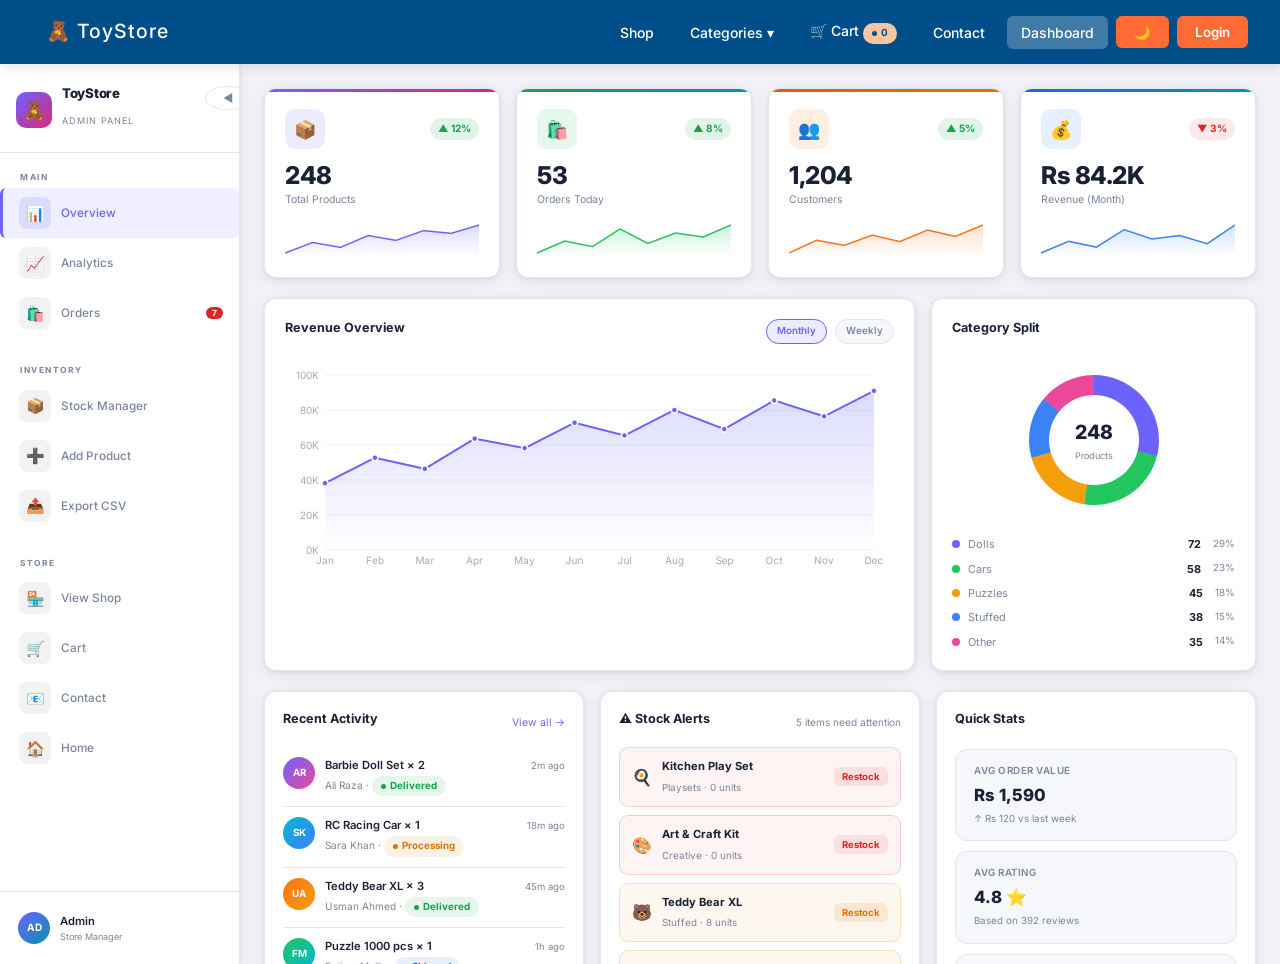
==== commit 0de1d566: "Updated data" ====
--- a/pages/dashboard.html
+++ b/pages/dashboard.html
@@ -6,529 +6,10 @@
 <title>Admin Dashboard — ToyStore</title>
 <link rel="preconnect" href="https://fonts.googleapis.com">
 <link href="https://fonts.googleapis.com/css2?family=Inter:wght@300;400;500;600;700;800&display=swap" rel="stylesheet">
-<style>
-/* ── RESET & BASE ── */
-*,*::before,*::after{box-sizing:border-box;margin:0;padding:0}
- 
-/* ── LIGHT MODE (default) ── */
-:root,[data-theme="light"]{
-  --bg:#f0f2f7;
-  --bg2:#ffffff;
-  --bg3:#f5f7fb;
-  --border:#e2e6f0;
-  --border2:#ccd2e0;
-  --text:#1a2035;
-  --muted:#7a869a;
-  --accent:#6c63ff;
-  --accent2:#4f46e5;
-  --green:#16a34a;
-  --yellow:#d97706;
-  --red:#dc2626;
-  --blue:#2563eb;
-  --cyan:#0891b2;
-  --pink:#db2777;
-  --orange:#ea580c;
-  --radius:12px;
-  --sidebar-w:240px;
-  --font:'Inter',system-ui,sans-serif;
-  --shadow:0 1px 4px rgba(0,0,0,.08),0 4px 16px rgba(0,0,0,.06);
-  --shadow-hover:0 8px 32px rgba(0,0,0,.12);
-}
- 
-/* ── DARK MODE ── */
-[data-theme="dark"]{
-  --bg:#0f1117;
-  --bg2:#161b27;
-  --bg3:#1e2536;
-  --border:#2a3245;
-  --border2:#323d56;
-  --text:#e8eaf0;
-  --muted:#7a869a;
-  --accent:#6c63ff;
-  --accent2:#4f46e5;
-  --green:#22c55e;
-  --yellow:#f59e0b;
-  --red:#ef4444;
-  --blue:#3b82f6;
-  --cyan:#06b6d4;
-  --pink:#ec4899;
-  --orange:#f97316;
-  --shadow:0 1px 4px rgba(0,0,0,.3),0 4px 16px rgba(0,0,0,.4);
-  --shadow-hover:0 8px 32px rgba(0,0,0,.5);
-}
- 
-html,body{height:100%;background:var(--bg);color:var(--text);font-family:var(--font);font-size:14px;line-height:1.5;transition:background .25s,color .25s}
-a{text-decoration:none;color:inherit}
-button{font-family:inherit;cursor:pointer}
-canvas{display:block}
- 
-/* ── LAYOUT ── */
-.app{display:flex;height:100vh;overflow:hidden}
- 
-/* ── SIDEBAR ── */
-.sidebar{
-  width:var(--sidebar-w);flex-shrink:0;
-  background:var(--bg2);
-  border-right:1px solid var(--border);
-  display:flex;flex-direction:column;
-  overflow-y:auto;overflow-x:hidden;
-  transition:width .25s ease, background .25s, border-color .25s;
-  position:relative;z-index:10;
-  box-shadow:var(--shadow);
-}
-.sidebar.collapsed{width:64px}
-.sidebar-top{
-  display:flex;align-items:center;gap:10px;
-  padding:20px 16px 16px;
-  border-bottom:1px solid var(--border);
-  flex-shrink:0;
-}
-.logo-icon{
-  width:36px;height:36px;border-radius:10px;flex-shrink:0;
-  background:linear-gradient(135deg,var(--accent),var(--pink));
-  display:flex;align-items:center;justify-content:center;
-  font-size:18px;
-}
-.logo-text{overflow:hidden;white-space:nowrap}
-.logo-text h1{font-size:.95rem;font-weight:800;color:var(--text);letter-spacing:-.3px}
-.logo-text p{font-size:.65rem;color:var(--muted);text-transform:uppercase;letter-spacing:1px}
-.sidebar.collapsed .logo-text{display:none}
- 
-.sidebar-collapse{
-  position:absolute;top:22px;right:-12px;
-  width:24px;height:24px;border-radius:50%;
-  background:var(--bg2);border:1px solid var(--border);
-  display:flex;align-items:center;justify-content:center;
-  font-size:11px;color:var(--muted);cursor:pointer;
-  transition:all .2s;
-}
-.sidebar-collapse:hover{background:var(--accent);color:#fff;border-color:var(--accent)}
- 
-.nav-group{padding:8px 0}
-.nav-label{
-  font-size:.6rem;font-weight:700;text-transform:uppercase;
-  letter-spacing:1.5px;color:var(--muted);
-  padding:10px 20px 4px;white-space:nowrap;overflow:hidden;
-}
-.sidebar.collapsed .nav-label{opacity:0;pointer-events:none}
-.nav-item{
-  display:flex;align-items:center;gap:10px;
-  padding:9px 16px;color:var(--muted);
-  font-size:.84rem;font-weight:500;
-  border-left:3px solid transparent;
-  transition:all .18s;cursor:pointer;white-space:nowrap;
-  border-right:none;border-top:none;border-bottom:none;
-  background:none;width:100%;text-align:left;
-}
-.nav-item:hover{color:var(--text);background:rgba(108,99,255,.07)}
-.nav-item.active{color:var(--accent);background:rgba(108,99,255,.1);border-left-color:var(--accent)}
-[data-theme="dark"] .nav-item.active{color:#fff;background:rgba(108,99,255,.15)}
-.nav-icon{
-  width:32px;height:32px;border-radius:8px;flex-shrink:0;
-  display:flex;align-items:center;justify-content:center;
-  font-size:15px;background:rgba(0,0,0,.05);
-  transition:background .18s;
-}
-[data-theme="dark"] .nav-icon{background:rgba(255,255,255,.05)}
-.nav-item.active .nav-icon{background:rgba(108,99,255,.15)}
-.nav-item-text{overflow:hidden;white-space:nowrap}
-.sidebar.collapsed .nav-item-text{display:none}
-.nav-badge{
-  margin-left:auto;background:var(--red);color:#fff;
-  font-size:.6rem;font-weight:700;padding:1px 6px;border-radius:20px;
-  flex-shrink:0;
-}
-.sidebar.collapsed .nav-badge{display:none}
- 
-.sidebar-footer{
-  margin-top:auto;padding:12px 10px;border-top:1px solid var(--border);
-}
-.user-chip{
-  display:flex;align-items:center;gap:10px;
-  padding:8px;border-radius:10px;cursor:pointer;
-  transition:background .18s;
-}
-.user-chip:hover{background:rgba(0,0,0,.05)}
-[data-theme="dark"] .user-chip:hover{background:rgba(255,255,255,.05)}
-.user-av{
-  width:32px;height:32px;border-radius:50%;flex-shrink:0;
-  background:linear-gradient(135deg,var(--accent),var(--cyan));
-  display:flex;align-items:center;justify-content:center;
-  font-size:.72rem;font-weight:700;color:#fff;
-}
-.user-info{overflow:hidden;}
-.user-name{font-size:.8rem;font-weight:600;color:var(--text);white-space:nowrap}
-.user-role{font-size:.65rem;color:var(--muted);white-space:nowrap}
-.sidebar.collapsed .user-info{display:none}
- 
-/* ── MAIN ── */
-.main{flex:1;display:flex;flex-direction:column;overflow:hidden}
- 
-/* ── TOPBAR ── */
-.topbar{
-  display:flex;align-items:center;gap:12px;
-  padding:0 24px;height:60px;
-  background:var(--bg2);border-bottom:1px solid var(--border);
-  flex-shrink:0;transition:background .25s,border-color .25s;
-  box-shadow:var(--shadow);
-}
-.topbar-title{flex:1}
-.topbar-title h2{font-size:1.05rem;font-weight:700;color:var(--text)}
-.topbar-title p{font-size:.75rem;color:var(--muted);margin-top:1px}
-.topbar-right{display:flex;align-items:center;gap:8px}
-.tb-btn{
-  width:36px;height:36px;border-radius:9px;
-  background:var(--bg3);border:1px solid var(--border);
-  display:flex;align-items:center;justify-content:center;
-  font-size:15px;color:var(--muted);cursor:pointer;
-  transition:all .18s;position:relative;
-}
-.tb-btn:hover{background:var(--bg);color:var(--text);border-color:var(--border2)}
-.notif-dot{
-  position:absolute;top:6px;right:6px;
-  width:7px;height:7px;border-radius:50%;
-  background:var(--red);border:2px solid var(--bg2);
-}
-.tb-search{
-  display:flex;align-items:center;gap:8px;
-  background:var(--bg3);border:1px solid var(--border);
-  border-radius:9px;padding:0 12px;height:36px;
-  transition:border .18s;
-}
-.tb-search:focus-within{border-color:var(--accent)}
-.tb-search input{
-  background:none;border:none;outline:none;
-  color:var(--text);font-size:.84rem;width:160px;
-}
-.tb-search input::placeholder{color:var(--muted)}
-.tb-search span{color:var(--muted);font-size:13px}
- 
-/* theme toggle btn */
-#theme-toggle{font-size:17px;transition:transform .3s}
-#theme-toggle:hover{transform:rotate(20deg)}
- 
-/* ── CONTENT ── */
-.content{flex:1;overflow-y:auto;padding:24px;background:var(--bg);transition:background .25s}
- 
-.dash-section{display:none}
-.dash-section.active{display:block}
- 
-/* ── KPI CARDS ── */
-.kpi-grid{
-  display:grid;
-  grid-template-columns:repeat(4,1fr);
-  gap:16px;margin-bottom:20px;
-}
-.kpi-card{
-  background:var(--bg2);border:1px solid var(--border);
-  border-radius:var(--radius);padding:20px;
-  position:relative;overflow:hidden;
-  transition:transform .2s,box-shadow .2s,background .25s,border-color .25s;
-  box-shadow:var(--shadow);
-}
-.kpi-card:hover{transform:translateY(-2px);box-shadow:var(--shadow-hover)}
-.kpi-card::before{
-  content:'';position:absolute;top:0;left:0;right:0;height:3px;
-}
-.kpi-card.kpi-purple::before{background:linear-gradient(90deg,var(--accent),var(--pink))}
-.kpi-card.kpi-green::before{background:linear-gradient(90deg,var(--green),var(--cyan))}
-.kpi-card.kpi-orange::before{background:linear-gradient(90deg,var(--orange),var(--yellow))}
-.kpi-card.kpi-blue::before{background:linear-gradient(90deg,var(--blue),var(--cyan))}
-.kpi-top{display:flex;align-items:center;justify-content:space-between;margin-bottom:14px}
-.kpi-icon{
-  width:40px;height:40px;border-radius:10px;
-  display:flex;align-items:center;justify-content:center;font-size:18px;
-}
-.kpi-purple .kpi-icon{background:rgba(108,99,255,.12)}
-.kpi-green .kpi-icon{background:rgba(34,197,94,.12)}
-.kpi-orange .kpi-icon{background:rgba(249,115,22,.12)}
-.kpi-blue .kpi-icon{background:rgba(59,130,246,.12)}
-.kpi-trend{
-  display:flex;align-items:center;gap:4px;
-  font-size:.72rem;font-weight:700;padding:3px 8px;
-  border-radius:20px;
-}
-.trend-up{background:rgba(22,163,74,.12);color:var(--green)}
-.trend-down{background:rgba(220,38,38,.1);color:var(--red)}
-[data-theme="dark"] .trend-up{background:rgba(34,197,94,.12)}
-[data-theme="dark"] .trend-down{background:rgba(239,68,68,.12)}
-.kpi-val{font-size:1.75rem;font-weight:800;color:var(--text);letter-spacing:-.5px;line-height:1}
-.kpi-label{font-size:.75rem;color:var(--muted);margin-top:4px}
-.kpi-spark{margin-top:14px;height:36px;position:relative}
-canvas.spark{width:100%!important;height:36px!important}
- 
-/* ── CHARTS ROW ── */
-.charts-row{display:grid;grid-template-columns:2fr 1fr;gap:16px;margin-bottom:20px}
-.chart-card{
-  background:var(--bg2);border:1px solid var(--border);
-  border-radius:var(--radius);padding:20px;
-  box-shadow:var(--shadow);transition:background .25s,border-color .25s;
-}
-.card-head{display:flex;align-items:center;justify-content:space-between;margin-bottom:16px}
-.card-head h3{font-size:.9rem;font-weight:700;color:var(--text)}
-.card-head-right{display:flex;align-items:center;gap:8px}
-.chip{
-  font-size:.7rem;font-weight:600;padding:4px 10px;
-  border-radius:20px;cursor:pointer;transition:all .18s;
-  background:var(--bg3);border:1px solid var(--border);color:var(--muted);
-}
-.chip.active{background:rgba(108,99,255,.12);border-color:var(--accent);color:var(--accent)}
-.chart-canvas-wrap{position:relative}
- 
-/* ── DONUT LEGEND ── */
-.donut-wrap{display:flex;flex-direction:column;align-items:center;gap:16px}
-.donut-center-wrap{position:relative;width:160px;height:160px}
-.donut-center-wrap canvas{width:160px!important;height:160px!important}
-.donut-center{
-  position:absolute;inset:0;display:flex;flex-direction:column;
-  align-items:center;justify-content:center;pointer-events:none;
-}
-.donut-center span:first-child{font-size:1.4rem;font-weight:800;color:var(--text)}
-.donut-center span:last-child{font-size:.65rem;color:var(--muted);margin-top:2px}
-.donut-legend{width:100%;display:flex;flex-direction:column;gap:8px}
-.dl-item{display:flex;align-items:center;gap:8px}
-.dl-dot{width:8px;height:8px;border-radius:50%;flex-shrink:0}
-.dl-label{flex:1;font-size:.78rem;color:var(--muted)}
-.dl-val{font-size:.78rem;font-weight:700;color:var(--text)}
-.dl-pct{font-size:.7rem;color:var(--muted);margin-left:4px}
- 
-/* ── MID ROW ── */
-.mid-row{display:grid;grid-template-columns:1fr 1fr 1fr;gap:16px;margin-bottom:20px}
- 
-/* ── TABLE CARD ── */
-.table-card{
-  background:var(--bg2);border:1px solid var(--border);
-  border-radius:var(--radius);overflow:hidden;
-  margin-bottom:20px;box-shadow:var(--shadow);
-  transition:background .25s,border-color .25s;
-}
-.table-head{
-  display:flex;align-items:center;justify-content:space-between;
-  padding:16px 20px;border-bottom:1px solid var(--border);
-}
-.table-head h3{font-size:.9rem;font-weight:700;color:var(--text)}
-.table-actions{display:flex;align-items:center;gap:8px}
-.search-mini{
-  display:flex;align-items:center;gap:6px;
-  background:var(--bg3);border:1px solid var(--border);
-  border-radius:8px;padding:0 10px;height:32px;
-}
-.search-mini input{
-  background:none;border:none;outline:none;
-  color:var(--text);font-size:.8rem;width:130px;
-}
-.search-mini input::placeholder{color:var(--muted)}
-.btn-primary{
-  background:linear-gradient(135deg,var(--accent),var(--accent2));
-  color:#fff;border:none;border-radius:8px;
-  padding:0 14px;height:32px;font-size:.78rem;
-  font-weight:600;transition:opacity .18s;white-space:nowrap;
-}
-.btn-primary:hover{opacity:.85}
-.btn-ghost{
-  background:var(--bg3);border:1px solid var(--border);
-  color:var(--muted);border-radius:8px;
-  padding:0 12px;height:32px;font-size:.78rem;font-weight:600;
-  transition:all .18s;white-space:nowrap;
-}
-.btn-ghost:hover{color:var(--text);border-color:var(--border2)}
-.adv-table{width:100%;border-collapse:collapse;font-size:.82rem}
-.adv-table th{
-  background:rgba(0,0,0,.025);
-  color:var(--muted);font-weight:600;
-  padding:10px 20px;text-align:left;
-  font-size:.7rem;text-transform:uppercase;letter-spacing:.6px;
-  border-bottom:1px solid var(--border);
-}
-[data-theme="dark"] .adv-table th{background:rgba(255,255,255,.025)}
-.adv-table td{
-  padding:12px 20px;border-bottom:1px solid var(--border);
-  color:var(--text);vertical-align:middle;
-}
-.adv-table tbody tr:last-child td{border-bottom:none}
-.adv-table tbody tr{transition:background .15s;cursor:pointer}
-.adv-table tbody tr:hover{background:rgba(108,99,255,.04)}
-[data-theme="dark"] .adv-table tbody tr:hover{background:rgba(255,255,255,.025)}
-.prod-cell{display:flex;align-items:center;gap:10px}
-.prod-av{
-  width:32px;height:32px;border-radius:8px;
-  display:flex;align-items:center;justify-content:center;
-  font-size:15px;flex-shrink:0;
-}
-.prod-name{font-weight:600;color:var(--text);font-size:.83rem}
-.prod-cat{font-size:.7rem;color:var(--muted);margin-top:1px}
- 
-/* ── BADGES ── */
-.badge{
-  display:inline-flex;align-items:center;gap:4px;
-  padding:3px 9px;border-radius:20px;
-  font-size:.7rem;font-weight:700;
-}
-.badge::before{content:'';width:5px;height:5px;border-radius:50%;background:currentColor}
-.badge-green{background:rgba(22,163,74,.1);color:var(--green)}
-.badge-yellow{background:rgba(217,119,6,.1);color:var(--yellow)}
-.badge-red{background:rgba(220,38,38,.1);color:var(--red)}
-.badge-blue{background:rgba(37,99,235,.1);color:var(--blue)}
-.badge-purple{background:rgba(108,99,255,.1);color:var(--accent)}
-.badge-cyan{background:rgba(8,145,178,.1);color:var(--cyan)}
-[data-theme="dark"] .badge-green{background:rgba(34,197,94,.12)}
-[data-theme="dark"] .badge-yellow{background:rgba(245,158,11,.12)}
-[data-theme="dark"] .badge-red{background:rgba(239,68,68,.12)}
-[data-theme="dark"] .badge-blue{background:rgba(59,130,246,.12)}
-[data-theme="dark"] .badge-cyan{background:rgba(6,182,212,.12)}
- 
-/* ── STOCK BAR ── */
-.stock-bar-wrap{width:100%;display:flex;align-items:center;gap:8px}
-.stock-bar-bg{flex:1;height:5px;border-radius:3px;background:var(--bg3);overflow:hidden}
-.stock-bar-fill{height:100%;border-radius:3px;transition:width .5s}
-.stock-bar-label{font-size:.75rem;font-weight:700;color:var(--text);white-space:nowrap;min-width:28px;text-align:right}
- 
-/* ── ACTION BTNS ── */
-.row-actions{display:flex;gap:6px}
-.act-btn{
-  padding:4px 10px;border-radius:6px;font-size:.72rem;
-  font-weight:600;border:none;cursor:pointer;transition:all .15s;
-}
-.act-edit{background:rgba(108,99,255,.1);color:var(--accent)}
-.act-edit:hover{background:rgba(108,99,255,.2)}
-.act-del{background:rgba(220,38,38,.07);color:var(--red)}
-.act-del:hover{background:rgba(220,38,38,.15)}
-[data-theme="dark"] .act-del{background:rgba(239,68,68,.08)}
-[data-theme="dark"] .act-del:hover{background:rgba(239,68,68,.2)}
- 
-/* ── MINI PANELS ── */
-.mini-panel{
-  background:var(--bg2);border:1px solid var(--border);
-  border-radius:var(--radius);padding:18px;
-  box-shadow:var(--shadow);transition:background .25s,border-color .25s;
-}
-.activity-item{
-  display:flex;align-items:flex-start;gap:10px;
-  padding:10px 0;border-bottom:1px solid var(--border);
-}
-.activity-item:last-child{border-bottom:none}
-.act-av{
-  width:32px;height:32px;border-radius:50%;flex-shrink:0;
-  display:flex;align-items:center;justify-content:center;
-  font-size:.7rem;font-weight:700;color:#fff;
-}
-.act-text{flex:1}
-.act-title{font-size:.8rem;font-weight:600;color:var(--text)}
-.act-sub{font-size:.72rem;color:var(--muted);margin-top:2px}
-.act-time{font-size:.68rem;color:var(--muted);white-space:nowrap;margin-top:2px}
- 
-.alert-row{
-  display:flex;align-items:center;gap:10px;
-  padding:10px 12px;border-radius:9px;
-  border:1px solid;margin-bottom:8px;
-}
-.alert-row:last-child{margin-bottom:0}
-.alert-row.warn{background:rgba(217,119,6,.06);border-color:rgba(217,119,6,.2)}
-.alert-row.danger{background:rgba(220,38,38,.05);border-color:rgba(220,38,38,.18)}
-[data-theme="dark"] .alert-row.warn{background:rgba(245,158,11,.06);border-color:rgba(245,158,11,.2)}
-[data-theme="dark"] .alert-row.danger{background:rgba(239,68,68,.06);border-color:rgba(239,68,68,.2)}
-.alert-ic{font-size:16px;flex-shrink:0}
-.alert-info{flex:1}
-.alert-info strong{display:block;font-size:.8rem;color:var(--text)}
-.alert-info span{font-size:.7rem;color:var(--muted)}
-.restock-btn{
-  font-size:.68rem;font-weight:700;padding:4px 8px;
-  border-radius:6px;border:none;cursor:pointer;white-space:nowrap;
-}
-.warn .restock-btn{background:rgba(217,119,6,.12);color:var(--yellow)}
-.danger .restock-btn{background:rgba(220,38,38,.1);color:var(--red)}
-[data-theme="dark"] .warn .restock-btn{background:rgba(245,158,11,.15)}
-[data-theme="dark"] .danger .restock-btn{background:rgba(239,68,68,.12)}
- 
-/* ── QUICK STATS ROW ── */
-.qstat{
-  background:var(--bg3);border:1px solid var(--border);
-  border-radius:var(--radius);padding:14px 18px;
-  display:flex;flex-direction:column;gap:4px;
-  transition:background .25s,border-color .25s;
-}
-.qstat-label{font-size:.7rem;color:var(--muted);text-transform:uppercase;letter-spacing:.5px;font-weight:600}
-.qstat-val{font-size:1.2rem;font-weight:800;color:var(--text)}
-.qstat-sub{font-size:.7rem;color:var(--muted)}
- 
-/* ── MODAL ── */
-.modal-backdrop{
-  display:none;position:fixed;inset:0;
-  background:rgba(0,0,0,.4);backdrop-filter:blur(4px);
-  z-index:1000;align-items:center;justify-content:center;
-}
-[data-theme="dark"] .modal-backdrop{background:rgba(0,0,0,.6)}
-.modal-backdrop.open{display:flex}
-.modal{
-  background:var(--bg2);border:1px solid var(--border);
-  border-radius:16px;padding:28px;width:440px;max-width:95vw;
-  box-shadow:0 24px 80px rgba(0,0,0,.15);
-  animation:slideUp .2s ease;transition:background .25s,border-color .25s;
-}
-[data-theme="dark"] .modal{box-shadow:0 24px 80px rgba(0,0,0,.5)}
-@keyframes slideUp{from{opacity:0;transform:translateY(20px)}to{opacity:1;transform:none}}
-.modal-hd{display:flex;align-items:center;justify-content:space-between;margin-bottom:24px}
-.modal-hd h3{font-size:1rem;font-weight:700;color:var(--text)}
-.modal-close-btn{
-  background:var(--bg3);border:1px solid var(--border);
-  color:var(--muted);width:30px;height:30px;border-radius:8px;
-  display:flex;align-items:center;justify-content:center;
-  cursor:pointer;font-size:16px;line-height:1;transition:all .15s;
-}
-.modal-close-btn:hover{background:rgba(220,38,38,.1);color:var(--red);border-color:transparent}
-.form-row{margin-bottom:14px}
-.form-row label{display:block;font-size:.75rem;font-weight:600;color:var(--muted);text-transform:uppercase;letter-spacing:.4px;margin-bottom:7px}
-.form-row input,.form-row select{
-  width:100%;padding:10px 14px;background:var(--bg3);
-  border:1px solid var(--border);border-radius:9px;
-  color:var(--text);font-size:.875rem;outline:none;
-  transition:border .18s;font-family:var(--font);
-}
-.form-row input:focus,.form-row select:focus{border-color:var(--accent);box-shadow:0 0 0 3px rgba(108,99,255,.12)}
-.form-row select option{background:var(--bg2)}
-.form-row input::placeholder{color:var(--muted)}
-.form-2col{display:grid;grid-template-columns:1fr 1fr;gap:12px}
-.modal-actions{display:flex;gap:10px;margin-top:8px}
-.btn-modal-cancel{
-  flex:1;padding:10px;background:var(--bg3);
-  border:1px solid var(--border);color:var(--muted);
-  border-radius:9px;font-weight:600;font-size:.875rem;transition:all .18s;
-}
-.btn-modal-cancel:hover{color:var(--text);border-color:var(--border2)}
-.btn-modal-submit{
-  flex:1.5;padding:10px;border:none;
-  background:linear-gradient(135deg,var(--accent),var(--accent2));
-  color:#fff;border-radius:9px;font-weight:700;font-size:.875rem;
-  transition:opacity .18s;
-}
-.btn-modal-submit:hover{opacity:.85}
- 
-/* ── ORDERS TABLE ── */
-.order-av{
-  width:30px;height:30px;border-radius:50%;
-  display:flex;align-items:center;justify-content:center;
-  font-size:.68rem;font-weight:700;color:#fff;flex-shrink:0;
-}
-.order-cell{display:flex;align-items:center;gap:9px}
-.order-name{font-weight:600;color:var(--text);font-size:.82rem}
-.order-id{font-size:.7rem;color:var(--muted)}
- 
-/* ── ANALYTICS PAGE ── */
-.analytics-grid{display:grid;grid-template-columns:1fr 1fr;gap:16px;margin-bottom:20px}
-.analytics-kpi-row{display:grid;grid-template-columns:repeat(3,1fr);gap:16px;margin-bottom:20px}
- 
-/* ── SCROLLBAR ── */
-::-webkit-scrollbar{width:5px;height:5px}
-::-webkit-scrollbar-track{background:transparent}
-::-webkit-scrollbar-thumb{background:var(--border2);border-radius:3px}
- 
-/* ── RESPONSIVE ── */
-@media(max-width:1100px){.kpi-grid{grid-template-columns:repeat(2,1fr)}.charts-row{grid-template-columns:1fr}.mid-row{grid-template-columns:1fr 1fr}}
-@media(max-width:768px){.kpi-grid{grid-template-columns:repeat(2,1fr)}.mid-row{grid-template-columns:1fr}.sidebar{width:64px}.sidebar .logo-text,.sidebar .nav-item-text,.sidebar .nav-badge,.sidebar .user-info,.sidebar .nav-label{display:none}.topbar{padding:0 14px}}
-@media(max-width:500px){.kpi-grid{grid-template-columns:1fr}}
-</style>
+<link rel="stylesheet" href="../cssFile/globalStyles.css"/>
 </head>
 <body>
+<div id="navbar-placeholder" data-depth="../"></div>
 <div class="app">
  
 <!-- ══════════ SIDEBAR ══════════ -->
@@ -599,25 +80,7 @@
 <!-- ══════════ MAIN ══════════ -->
 <div class="main">
  
-  <!-- TOPBAR -->
-  <div class="topbar">
-    <div class="topbar-title">
-      <h2 id="topbar-title">Overview</h2>
-      <p id="topbar-sub">Sunday, 10 May 2026 · ToyStore Admin</p>
-    </div>
-    <div class="topbar-right">
-      <div class="tb-search">
-        <span>🔍</span>
-        <input type="text" placeholder="Search anything…" oninput="globalSearch(this.value)"/>
-      </div>
-      <div class="tb-btn" title="Notifications">
-        🔔<span class="notif-dot"></span>
-      </div>
-      <div class="tb-btn" title="Settings">⚙️</div>
-      <div class="tb-btn" id="theme-toggle" title="Toggle dark/light mode" onclick="toggleTheme()">🌙</div>
-    </div>
-  </div>
- 
+
   <!-- CONTENT -->
   <div class="content">
  
@@ -1255,5 +718,6 @@
   }, 100);
 });
 </script>
+<script src="../jsFile/jsFunctions.js"></script>
 </body>
 </html>
--- a/cssFile/globalStyles.css
+++ b/cssFile/globalStyles.css
@@ -0,0 +1,926 @@
+/* =========================================================
+   DESIGN SYSTEM
+========================================================= */
+:root {
+  --brand-primary-color: #FF6B35;
+  --brand-secondary-color: #F7C59F;
+  --brand-third-color: #EFEFD0;
+  --brand-fourth-color: #004E89;
+  --brand-accent-color: #1A936F;
+
+  --bg-main: #FFF8F0;
+  --bg-card: #FFFFFF;
+
+  --text-primary-color: #1A1A2E;
+  --text-secondary-color: #3A3A5C;
+  --text-muted-color: #7A7A9A;
+  --text-focus-color: #FF6B35;
+  --text-highlighted-color: #004E89;
+
+  --border-primary-color: #FF6B35;
+  --border-secondary-color: #F7C59F;
+  --border-muted-color: #DDDDE8;
+  --border-focus-color: #FF6B35;
+  --border-highlighted-color: #004E89;
+
+  --radius-sm: 6px;
+  --radius-md: 10px;
+  --transition: 0.3s ease;
+}
+
+/* =========================================================
+   DARK MODE
+========================================================= */
+[data-theme="dark"] {
+  --bg-main: #1A1A2E;
+  --bg-card: #24243E;
+  --text-primary-color: #F0F0F5;
+  --text-secondary-color: #C0C0D0;
+  --text-muted-color: #8080A0;
+  --text-focus-color: #FF8C5A;
+  --text-highlighted-color: #5BA4E0;
+  --border-primary-color: #FF8C5A;
+  --border-secondary-color: #5B5B8A;
+  --border-muted-color: #3A3A5C;
+  --border-focus-color: #FF8C5A;
+  --border-highlighted-color: #5BA4E0;
+}
+
+/* =========================================================
+   GLOBAL BASE
+========================================================= */
+* { box-sizing: border-box; }
+body {
+  margin: 0;
+  font-family: 'Segoe UI', 'Nunito', Arial, sans-serif;
+  background: var(--bg-main);
+  color: var(--text-primary-color);
+}
+
+/* =========================================================
+   HEADINGS
+========================================================= */
+h1 { font-size: 2rem; color: var(--brand-primary-color); margin: 0 0 10px; }
+h2 { font-size: 1.5rem; color: var(--text-highlighted-color); margin: 0 0 8px; }
+h3 { font-size: 1.2rem; color: var(--text-secondary-color); margin: 0 0 6px; }
+h4 { font-size: 1rem; color: var(--text-muted-color); margin: 0 0 4px; }
+p  { font-size: 0.95rem; color: var(--text-secondary-color); line-height: 1.6; margin: 0 0 8px; }
+
+/* =========================================================
+   GLOBAL BUTTON SYSTEM
+========================================================= */
+button {
+  cursor: pointer;
+  padding: 10px 22px;
+  border: none;
+  border-radius: var(--radius-sm);
+  background: var(--brand-primary-color);
+  color: #fff;
+  font-size: 0.95rem;
+  font-weight: 600;
+  transition: var(--transition);
+}
+button:hover {
+  background: var(--brand-fourth-color);
+  transform: translateY(-1px);
+}
+.link-button {
+  display: inline-block;
+  text-decoration: none;
+  padding: 10px 22px;
+  border-radius: var(--radius-sm);
+  background: var(--brand-primary-color);
+  color: #fff;
+  font-weight: 600;
+  transition: var(--transition);
+}
+.link-button:hover { background: var(--brand-fourth-color); }
+button .lg-button  { padding: 14px 32px; font-size: 1.1rem; }
+button .sm-button  { padding: 7px 16px;  font-size: 0.85rem; }
+button .tiny-button{ padding: 4px 10px;  font-size: 0.75rem; }
+button .border-button { background: none; border: 2px solid var(--brand-primary-color); color: var(--brand-primary-color); }
+
+/* =========================================================
+   SELECT INPUT
+========================================================= */
+select {
+  width: 100%;
+  padding: 10px 14px;
+  border: 1.5px solid var(--border-muted-color);
+  border-radius: var(--radius-sm);
+  background: var(--bg-card);
+  color: var(--text-primary-color);
+  font-size: 0.95rem;
+  transition: var(--transition);
+  appearance: none;
+}
+select:hover { border-color: var(--border-secondary-color); }
+select:focus { outline: none; border-color: var(--border-focus-color); box-shadow: 0 0 0 3px rgba(255,107,53,0.15); }
+select:disabled { opacity: 0.5; cursor: not-allowed; }
+.select-container { position: relative; width: 100%; }
+
+/* =========================================================
+   NAVBAR
+========================================================= */
+nav {
+  display: flex;
+  align-items: center;
+  justify-content: space-between;
+  padding: 0 32px;
+  height: 64px;
+  background: var(--brand-fourth-color);
+  position: sticky;
+  top: 0;
+  z-index: 999;
+  box-shadow: 0 2px 12px rgba(0,0,0,0.12);
+}
+nav > a {
+  font-size: 1.4rem;
+  font-weight: 800;
+  color: #fff;
+  text-decoration: none;
+  letter-spacing: 1px;
+}
+nav ul {
+  display: flex;
+  list-style: none;
+  margin: 0;
+  padding: 0;
+  gap: 8px;
+  align-items: center;
+}
+nav a { color: #fff; text-decoration: none; padding: 8px 14px; border-radius: var(--radius-sm); font-weight: 500; transition: var(--transition); }
+nav a:hover { background: rgba(255,255,255,0.15); }
+nav li { position: relative; }
+nav .dropdown-menu {
+  display: none;
+  position: absolute;
+  top: 100%;
+  left: 0;
+  background: var(--bg-card);
+  border: 1px solid var(--border-muted-color);
+  border-radius: var(--radius-md);
+  min-width: 180px;
+  box-shadow: 0 4px 16px rgba(0,0,0,0.12);
+  z-index: 1000;
+}
+nav .dropdown:hover .dropdown-menu { display: block; }
+nav .dropdown-menu a { color: var(--text-primary-color); display: block; padding: 10px 16px; }
+nav .dropdown-menu a:hover { background: var(--brand-secondary-color); }
+nav button {
+  background: var(--brand-primary-color);
+  color: #fff;
+  border: none;
+  border-radius: var(--radius-sm);
+  padding: 8px 18px;
+  font-weight: 600;
+  cursor: pointer;
+  transition: var(--transition);
+}
+nav button:hover { background: #e0541f; }
+.menu-toggle { display: none; background: none; border: 2px solid #fff; color: #fff; padding: 6px 10px; }
+
+@media (max-width: 768px) {
+  .menu-toggle { display: block; }
+  nav ul { display: none; flex-direction: column; position: absolute; top: 64px; left: 0; right: 0; background: var(--brand-fourth-color); padding: 12px 0; gap: 0; }
+  nav ul.open { display: flex; }
+  nav ul li { width: 100%; }
+  nav ul li a { display: block; padding: 12px 24px; }
+  nav .dropdown:hover .dropdown-menu { display: none; }
+  nav .dropdown-menu { position: static; box-shadow: none; border: none; background: rgba(255,255,255,0.08); }
+}
+
+/* =========================================================
+   PAGE CONTENT
+========================================================= */
+.page { padding: 32px 24px; max-width: 1200px; margin: 0 auto; }
+
+/* =========================================================
+   CARD SYSTEM
+========================================================= */
+.card-container {
+  display: flex;
+  flex-wrap: wrap;
+  justify-content: center;
+  gap: 24px;
+  margin: 36px 12px;
+}
+.card {
+  display: flex;
+  flex-direction: column;
+  background: var(--bg-card);
+  border: 1.5px solid var(--border-muted-color);
+  border-radius: var(--radius-md);
+  padding: 16px;
+  width: 240px;
+  box-shadow: 0 2px 8px rgba(0,0,0,0.07);
+  transition: var(--transition);
+}
+.card:hover { transform: translateY(-4px); box-shadow: 0 8px 24px rgba(0,0,0,0.13); border-color: var(--brand-primary-color); }
+.card img { width: 100%; height: 180px; object-fit: cover; border-radius: var(--radius-sm); margin-bottom: 12px; }
+.card a { background: none; color: var(--brand-primary-color); text-decoration: none; font-weight: 600; transition: var(--transition); }
+.card a:hover { color: var(--brand-fourth-color); background: none; }
+
+/* =========================================================
+   FORM SYSTEM
+========================================================= */
+.form-container {
+  background: var(--bg-card);
+  border: 1.5px solid var(--border-muted-color);
+  border-radius: var(--radius-md);
+  padding: 32px;
+  max-width: 480px;
+  margin: 40px auto;
+  box-shadow: 0 4px 20px rgba(0,0,0,0.08);
+}
+form div { margin-bottom: 16px; }
+label { display: block; margin-bottom: 6px; font-weight: 600; color: var(--text-secondary-color); font-size: 0.9rem; }
+input {
+  width: 100%;
+  padding: 10px 14px;
+  border: 1.5px solid var(--border-muted-color);
+  border-radius: var(--radius-sm);
+  background: var(--bg-main);
+  color: var(--text-primary-color);
+  font-size: 0.95rem;
+  transition: var(--transition);
+}
+input:focus { outline: none; border-color: var(--border-focus-color); box-shadow: 0 0 0 3px rgba(255,107,53,0.15); }
+form textarea { width: 100%; padding: 10px 14px; border: 1.5px solid var(--border-muted-color); border-radius: var(--radius-sm); background: var(--bg-main); color: var(--text-primary-color); font-size: 0.95rem; transition: var(--transition); resize: vertical; min-height: 100px; }
+form textarea:focus { outline: none; border-color: var(--border-focus-color); box-shadow: 0 0 0 3px rgba(255,107,53,0.15); }
+
+/* =========================================================
+   TABLE SYSTEM
+========================================================= */
+.table-container { width: 100%; overflow-x: auto; margin-top: 20px; }
+table { width: 100%; border-collapse: collapse; border-radius: var(--radius-md); overflow: hidden; background: var(--bg-card); font-size: 0.93rem; }
+table thead { background: var(--brand-fourth-color); color: #fff; }
+table th { padding: 13px 16px; text-align: left; font-weight: 700; letter-spacing: 0.03em; }
+table td { padding: 12px 16px; color: var(--text-secondary-color); border-bottom: 1px solid var(--border-muted-color); }
+table tbody tr:nth-child(odd)  { background: var(--bg-card); }
+table tbody tr:nth-child(even) { background: var(--brand-third-color); }
+table tbody tr:hover { background: var(--brand-secondary-color); cursor: pointer; }
+table tbody tr:last-child td { border-bottom: none; }
+.table-compact th, .table-compact td { padding: 7px 10px; }
+.table-bordered th, .table-bordered td { border: 1px solid var(--border-muted-color); }
+.table-striped tbody tr:nth-child(even) { background: #FFF0E8; }
+td { max-width: 200px; overflow: hidden; text-overflow: ellipsis; white-space: nowrap; }
+.table-empty { text-align: center; color: var(--text-muted-color); padding: 32px; font-style: italic; }
+.table-row-selected { background: var(--brand-secondary-color) !important; border-left: 3px solid var(--brand-primary-color); }
+
+/* =========================================================
+   SEARCH / FILTER BAR
+========================================================= */
+.search-bar {
+  display: flex;
+  flex-wrap: wrap;
+  gap: 12px;
+  align-items: center;
+  background: var(--bg-card);
+  padding: 18px 20px;
+  border-radius: var(--radius-md);
+  border: 1.5px solid var(--border-muted-color);
+  margin-bottom: 24px;
+  box-shadow: 0 2px 8px rgba(0,0,0,0.05);
+}
+.search-bar input { flex: 1; min-width: 200px; margin: 0; }
+.search-bar select { flex: 0 0 180px; margin: 0; }
+.search-bar button { flex: 0 0 auto; margin: 0; }
+
+/* =========================================================
+   DASHBOARD STAT CARDS
+========================================================= */
+.stat-card {
+  display: flex;
+  flex-direction: column;
+  align-items: center;
+  justify-content: center;
+  background: var(--bg-card);
+  border: 1.5px solid var(--border-muted-color);
+  border-radius: var(--radius-md);
+  padding: 24px 20px;
+  min-width: 180px;
+  text-align: center;
+  transition: var(--transition);
+  box-shadow: 0 2px 8px rgba(0,0,0,0.06);
+  cursor: pointer;
+}
+.stat-card:hover { transform: translateY(-4px); border-color: var(--brand-primary-color); box-shadow: 0 8px 24px rgba(0,0,0,0.13); }
+.stat-card .stat-icon { font-size: 2.2rem; margin-bottom: 10px; }
+.stat-card h3 { color: var(--brand-primary-color); font-size: 1.8rem; margin: 0; }
+.stat-card p { margin: 4px 0 0; font-size: 0.85rem; color: var(--text-muted-color); }
+
+/* =========================================================
+   CART
+========================================================= */
+.cart-item {
+  display: flex;
+  align-items: center;
+  gap: 16px;
+  background: var(--bg-card);
+  border: 1.5px solid var(--border-muted-color);
+  border-radius: var(--radius-md);
+  padding: 14px 18px;
+  margin-bottom: 14px;
+  transition: var(--transition);
+}
+.cart-item img { width: 80px; height: 80px; object-fit: cover; border-radius: var(--radius-sm); }
+.cart-summary {
+  background: var(--bg-card);
+  border: 1.5px solid var(--border-muted-color);
+  border-radius: var(--radius-md);
+  padding: 24px;
+  max-width: 340px;
+  margin-left: auto;
+  box-shadow: 0 2px 8px rgba(0,0,0,0.06);
+}
+
+/* =========================================================
+   FOOTER SYSTEM
+========================================================= */
+footer { background: var(--brand-fourth-color); color: #fff; padding: 40px 32px 16px; margin-top: 60px; }
+.footer-container { display: flex; flex-wrap: wrap; gap: 32px; justify-content: space-between; max-width: 1200px; margin: 0 auto 24px; }
+.footer-container > div { flex: 1; min-width: 180px; }
+footer a { color: var(--brand-secondary-color); text-decoration: none; display: block; margin-bottom: 6px; font-size: 0.9rem; transition: var(--transition); }
+footer a:hover { color: #fff; }
+footer p { color: rgba(255,255,255,0.7); font-size: 0.85rem; }
+footer h1 { color: #fff; font-size: 1.5rem; margin-bottom: 8px; }
+footer h2 { color: var(--brand-secondary-color); font-size: 1rem; margin-bottom: 12px; text-transform: uppercase; letter-spacing: 0.05em; }
+
+/* =========================================================
+   BADGE / TAG
+========================================================= */
+.badge {
+  display: inline-block;
+  padding: 3px 10px;
+  border-radius: 20px;
+  font-size: 0.78rem;
+  font-weight: 700;
+  background: var(--brand-secondary-color);
+  color: var(--brand-fourth-color);
+}
+
+/* =========================================================
+   ALERTS
+========================================================= */
+.alert {
+  padding: 13px 18px;
+  border-radius: var(--radius-sm);
+  margin-bottom: 16px;
+  font-weight: 500;
+  border-left: 4px solid var(--brand-primary-color);
+  background: var(--brand-third-color);
+  color: var(--text-secondary-color);
+}
+
+/* =========================================================
+   CHART CONTAINER
+========================================================= */
+.chart-container {
+  background: var(--bg-card);
+  border: 1.5px solid var(--border-muted-color);
+  border-radius: var(--radius-md);
+  padding: 24px;
+  margin-bottom: 28px;
+  box-shadow: 0 2px 8px rgba(0,0,0,0.06);
+}
+
+/* =========================================================
+   MEDIA QUERIES
+========================================================= */
+@media (max-width: 900px) {
+  .page { padding: 20px 10px; }
+  .card { width: 200px; }
+  .stat-card { min-width: 140px; }
+}
+@media (max-width: 600px) {
+  h1 { font-size: 1.5rem; }
+  .card { width: 160px; }
+  .form-container { padding: 20px 14px; }
+  .cart-item { flex-direction: column; align-items: flex-start; }
+  .cart-summary { max-width: 100%; margin-left: 0; }
+  .footer-container { flex-direction: column; }
+  .search-bar { flex-direction: column; }
+  .search-bar select { flex: 1 1 100%; }
+}
+
+/* Dashboard External Styles */
+/* ── RESET & BASE ── */
+*,*::before,*::after{box-sizing:border-box;margin:0;padding:0}
+ 
+/* ── LIGHT MODE (default) ── */
+:root,[data-theme="light"]{
+  --bg:#f0f2f7;
+  --bg2:#ffffff;
+  --bg3:#f5f7fb;
+  --border:#e2e6f0;
+  --border2:#ccd2e0;
+  --text:#1a2035;
+  --muted:#7a869a;
+  --accent:#6c63ff;
+  --accent2:#4f46e5;
+  --green:#16a34a;
+  --yellow:#d97706;
+  --red:#dc2626;
+  --blue:#2563eb;
+  --cyan:#0891b2;
+  --pink:#db2777;
+  --orange:#ea580c;
+  --radius:12px;
+  --sidebar-w:240px;
+  --font:'Inter',system-ui,sans-serif;
+  --shadow:0 1px 4px rgba(0,0,0,.08),0 4px 16px rgba(0,0,0,.06);
+  --shadow-hover:0 8px 32px rgba(0,0,0,.12);
+}
+ 
+/* ── DARK MODE ── */
+[data-theme="dark"]{
+  --bg:#0f1117;
+  --bg2:#161b27;
+  --bg3:#1e2536;
+  --border:#2a3245;
+  --border2:#323d56;
+  --text:#e8eaf0;
+  --muted:#7a869a;
+  --accent:#6c63ff;
+  --accent2:#4f46e5;
+  --green:#22c55e;
+  --yellow:#f59e0b;
+  --red:#ef4444;
+  --blue:#3b82f6;
+  --cyan:#06b6d4;
+  --pink:#ec4899;
+  --orange:#f97316;
+  --shadow:0 1px 4px rgba(0,0,0,.3),0 4px 16px rgba(0,0,0,.4);
+  --shadow-hover:0 8px 32px rgba(0,0,0,.5);
+}
+ 
+html,body{height:100%;background:var(--bg);color:var(--text);font-family:var(--font);font-size:14px;line-height:1.5;transition:background .25s,color .25s}
+a{text-decoration:none;color:inherit}
+button{font-family:inherit;cursor:pointer}
+canvas{display:block}
+ 
+/* ── LAYOUT ── */
+.app{display:flex;height:100vh;overflow:hidden}
+ 
+/* ── SIDEBAR ── */
+.sidebar{
+  width:var(--sidebar-w);flex-shrink:0;
+  background:var(--bg2);
+  border-right:1px solid var(--border);
+  display:flex;flex-direction:column;
+  overflow-y:auto;overflow-x:hidden;
+  transition:width .25s ease, background .25s, border-color .25s;
+  position:relative;z-index:10;
+  box-shadow:var(--shadow);
+}
+.sidebar.collapsed{width:64px}
+.sidebar-top{
+  display:flex;align-items:center;gap:10px;
+  padding:20px 16px 16px;
+  border-bottom:1px solid var(--border);
+  flex-shrink:0;
+}
+.logo-icon{
+  width:36px;height:36px;border-radius:10px;flex-shrink:0;
+  background:linear-gradient(135deg,var(--accent),var(--pink));
+  display:flex;align-items:center;justify-content:center;
+  font-size:18px;
+}
+.logo-text{overflow:hidden;white-space:nowrap}
+.logo-text h1{font-size:.95rem;font-weight:800;color:var(--text);letter-spacing:-.3px}
+.logo-text p{font-size:.65rem;color:var(--muted);text-transform:uppercase;letter-spacing:1px}
+.sidebar.collapsed .logo-text{display:none}
+ 
+.sidebar-collapse{
+  position:absolute;top:22px;right:-12px;
+  width:24px;height:24px;border-radius:50%;
+  background:var(--bg2);border:1px solid var(--border);
+  display:flex;align-items:center;justify-content:center;
+  font-size:11px;color:var(--muted);cursor:pointer;
+  transition:all .2s;
+}
+.sidebar-collapse:hover{background:var(--accent);color:#fff;border-color:var(--accent)}
+ 
+.nav-group{padding:8px 0}
+.nav-label{
+  font-size:.6rem;font-weight:700;text-transform:uppercase;
+  letter-spacing:1.5px;color:var(--muted);
+  padding:10px 20px 4px;white-space:nowrap;overflow:hidden;
+}
+.sidebar.collapsed .nav-label{opacity:0;pointer-events:none}
+.nav-item{
+  display:flex;align-items:center;gap:10px;
+  padding:9px 16px;color:var(--muted);
+  font-size:.84rem;font-weight:500;
+  border-left:3px solid transparent;
+  transition:all .18s;cursor:pointer;white-space:nowrap;
+  border-right:none;border-top:none;border-bottom:none;
+  background:none;width:100%;text-align:left;
+}
+.nav-item:hover{color:var(--text);background:rgba(108,99,255,.07)}
+.nav-item.active{color:var(--accent);background:rgba(108,99,255,.1);border-left-color:var(--accent)}
+[data-theme="dark"] .nav-item.active{color:#fff;background:rgba(108,99,255,.15)}
+.nav-icon{
+  width:32px;height:32px;border-radius:8px;flex-shrink:0;
+  display:flex;align-items:center;justify-content:center;
+  font-size:15px;background:rgba(0,0,0,.05);
+  transition:background .18s;
+}
+[data-theme="dark"] .nav-icon{background:rgba(255,255,255,.05)}
+.nav-item.active .nav-icon{background:rgba(108,99,255,.15)}
+.nav-item-text{overflow:hidden;white-space:nowrap}
+.sidebar.collapsed .nav-item-text{display:none}
+.nav-badge{
+  margin-left:auto;background:var(--red);color:#fff;
+  font-size:.6rem;font-weight:700;padding:1px 6px;border-radius:20px;
+  flex-shrink:0;
+}
+.sidebar.collapsed .nav-badge{display:none}
+ 
+.sidebar-footer{
+  margin-top:auto;padding:12px 10px;border-top:1px solid var(--border);
+}
+.user-chip{
+  display:flex;align-items:center;gap:10px;
+  padding:8px;border-radius:10px;cursor:pointer;
+  transition:background .18s;
+}
+.user-chip:hover{background:rgba(0,0,0,.05)}
+[data-theme="dark"] .user-chip:hover{background:rgba(255,255,255,.05)}
+.user-av{
+  width:32px;height:32px;border-radius:50%;flex-shrink:0;
+  background:linear-gradient(135deg,var(--accent),var(--cyan));
+  display:flex;align-items:center;justify-content:center;
+  font-size:.72rem;font-weight:700;color:#fff;
+}
+.user-info{overflow:hidden;}
+.user-name{font-size:.8rem;font-weight:600;color:var(--text);white-space:nowrap}
+.user-role{font-size:.65rem;color:var(--muted);white-space:nowrap}
+.sidebar.collapsed .user-info{display:none}
+ 
+/* ── MAIN ── */
+.main{flex:1;display:flex;flex-direction:column;overflow:hidden}
+ 
+/* ── TOPBAR ── */
+.topbar{
+  display:flex;align-items:center;gap:12px;
+  padding:0 24px;height:60px;
+  background:var(--bg2);border-bottom:1px solid var(--border);
+  flex-shrink:0;transition:background .25s,border-color .25s;
+  box-shadow:var(--shadow);
+}
+.topbar-title{flex:1}
+.topbar-title h2{font-size:1.05rem;font-weight:700;color:var(--text)}
+.topbar-title p{font-size:.75rem;color:var(--muted);margin-top:1px}
+.topbar-right{display:flex;align-items:center;gap:8px}
+.tb-btn{
+  width:36px;height:36px;border-radius:9px;
+  background:var(--bg3);border:1px solid var(--border);
+  display:flex;align-items:center;justify-content:center;
+  font-size:15px;color:var(--muted);cursor:pointer;
+  transition:all .18s;position:relative;
+}
+.tb-btn:hover{background:var(--bg);color:var(--text);border-color:var(--border2)}
+.notif-dot{
+  position:absolute;top:6px;right:6px;
+  width:7px;height:7px;border-radius:50%;
+  background:var(--red);border:2px solid var(--bg2);
+}
+.tb-search{
+  display:flex;align-items:center;gap:8px;
+  background:var(--bg3);border:1px solid var(--border);
+  border-radius:9px;padding:0 12px;height:36px;
+  transition:border .18s;
+}
+.tb-search:focus-within{border-color:var(--accent)}
+.tb-search input{
+  background:none;border:none;outline:none;
+  color:var(--text);font-size:.84rem;width:160px;
+}
+.tb-search input::placeholder{color:var(--muted)}
+.tb-search span{color:var(--muted);font-size:13px}
+ 
+/* theme toggle btn */
+#theme-toggle{font-size:17px;transition:transform .3s}
+#theme-toggle:hover{transform:rotate(20deg)}
+ 
+/* ── CONTENT ── */
+.content{flex:1;overflow-y:auto;padding:24px;background:var(--bg);transition:background .25s}
+ 
+.dash-section{display:none}
+.dash-section.active{display:block}
+ 
+/* ── KPI CARDS ── */
+.kpi-grid{
+  display:grid;
+  grid-template-columns:repeat(4,1fr);
+  gap:16px;margin-bottom:20px;
+}
+.kpi-card{
+  background:var(--bg2);border:1px solid var(--border);
+  border-radius:var(--radius);padding:20px;
+  position:relative;overflow:hidden;
+  transition:transform .2s,box-shadow .2s,background .25s,border-color .25s;
+  box-shadow:var(--shadow);
+}
+.kpi-card:hover{transform:translateY(-2px);box-shadow:var(--shadow-hover)}
+.kpi-card::before{
+  content:'';position:absolute;top:0;left:0;right:0;height:3px;
+}
+.kpi-card.kpi-purple::before{background:linear-gradient(90deg,var(--accent),var(--pink))}
+.kpi-card.kpi-green::before{background:linear-gradient(90deg,var(--green),var(--cyan))}
+.kpi-card.kpi-orange::before{background:linear-gradient(90deg,var(--orange),var(--yellow))}
+.kpi-card.kpi-blue::before{background:linear-gradient(90deg,var(--blue),var(--cyan))}
+.kpi-top{display:flex;align-items:center;justify-content:space-between;margin-bottom:14px}
+.kpi-icon{
+  width:40px;height:40px;border-radius:10px;
+  display:flex;align-items:center;justify-content:center;font-size:18px;
+}
+.kpi-purple .kpi-icon{background:rgba(108,99,255,.12)}
+.kpi-green .kpi-icon{background:rgba(34,197,94,.12)}
+.kpi-orange .kpi-icon{background:rgba(249,115,22,.12)}
+.kpi-blue .kpi-icon{background:rgba(59,130,246,.12)}
+.kpi-trend{
+  display:flex;align-items:center;gap:4px;
+  font-size:.72rem;font-weight:700;padding:3px 8px;
+  border-radius:20px;
+}
+.trend-up{background:rgba(22,163,74,.12);color:var(--green)}
+.trend-down{background:rgba(220,38,38,.1);color:var(--red)}
+[data-theme="dark"] .trend-up{background:rgba(34,197,94,.12)}
+[data-theme="dark"] .trend-down{background:rgba(239,68,68,.12)}
+.kpi-val{font-size:1.75rem;font-weight:800;color:var(--text);letter-spacing:-.5px;line-height:1}
+.kpi-label{font-size:.75rem;color:var(--muted);margin-top:4px}
+.kpi-spark{margin-top:14px;height:36px;position:relative}
+canvas.spark{width:100%!important;height:36px!important}
+ 
+/* ── CHARTS ROW ── */
+.charts-row{display:grid;grid-template-columns:2fr 1fr;gap:16px;margin-bottom:20px}
+.chart-card{
+  background:var(--bg2);border:1px solid var(--border);
+  border-radius:var(--radius);padding:20px;
+  box-shadow:var(--shadow);transition:background .25s,border-color .25s;
+}
+.card-head{display:flex;align-items:center;justify-content:space-between;margin-bottom:16px}
+.card-head h3{font-size:.9rem;font-weight:700;color:var(--text)}
+.card-head-right{display:flex;align-items:center;gap:8px}
+.chip{
+  font-size:.7rem;font-weight:600;padding:4px 10px;
+  border-radius:20px;cursor:pointer;transition:all .18s;
+  background:var(--bg3);border:1px solid var(--border);color:var(--muted);
+}
+.chip.active{background:rgba(108,99,255,.12);border-color:var(--accent);color:var(--accent)}
+.chart-canvas-wrap{position:relative}
+ 
+/* ── DONUT LEGEND ── */
+.donut-wrap{display:flex;flex-direction:column;align-items:center;gap:16px}
+.donut-center-wrap{position:relative;width:160px;height:160px}
+.donut-center-wrap canvas{width:160px!important;height:160px!important}
+.donut-center{
+  position:absolute;inset:0;display:flex;flex-direction:column;
+  align-items:center;justify-content:center;pointer-events:none;
+}
+.donut-center span:first-child{font-size:1.4rem;font-weight:800;color:var(--text)}
+.donut-center span:last-child{font-size:.65rem;color:var(--muted);margin-top:2px}
+.donut-legend{width:100%;display:flex;flex-direction:column;gap:8px}
+.dl-item{display:flex;align-items:center;gap:8px}
+.dl-dot{width:8px;height:8px;border-radius:50%;flex-shrink:0}
+.dl-label{flex:1;font-size:.78rem;color:var(--muted)}
+.dl-val{font-size:.78rem;font-weight:700;color:var(--text)}
+.dl-pct{font-size:.7rem;color:var(--muted);margin-left:4px}
+ 
+/* ── MID ROW ── */
+.mid-row{display:grid;grid-template-columns:1fr 1fr 1fr;gap:16px;margin-bottom:20px}
+ 
+/* ── TABLE CARD ── */
+.table-card{
+  background:var(--bg2);border:1px solid var(--border);
+  border-radius:var(--radius);overflow:hidden;
+  margin-bottom:20px;box-shadow:var(--shadow);
+  transition:background .25s,border-color .25s;
+}
+.table-head{
+  display:flex;align-items:center;justify-content:space-between;
+  padding:16px 20px;border-bottom:1px solid var(--border);
+}
+.table-head h3{font-size:.9rem;font-weight:700;color:var(--text)}
+.table-actions{display:flex;align-items:center;gap:8px}
+.search-mini{
+  display:flex;align-items:center;gap:6px;
+  background:var(--bg3);border:1px solid var(--border);
+  border-radius:8px;padding:0 10px;height:32px;
+}
+.search-mini input{
+  background:none;border:none;outline:none;
+  color:var(--text);font-size:.8rem;width:130px;
+}
+.search-mini input::placeholder{color:var(--muted)}
+.btn-primary{
+  background:linear-gradient(135deg,var(--accent),var(--accent2));
+  color:#fff;border:none;border-radius:8px;
+  padding:0 14px;height:32px;font-size:.78rem;
+  font-weight:600;transition:opacity .18s;white-space:nowrap;
+}
+.btn-primary:hover{opacity:.85}
+.btn-ghost{
+  background:var(--bg3);border:1px solid var(--border);
+  color:var(--muted);border-radius:8px;
+  padding:0 12px;height:32px;font-size:.78rem;font-weight:600;
+  transition:all .18s;white-space:nowrap;
+}
+.btn-ghost:hover{color:var(--text);border-color:var(--border2)}
+.adv-table{width:100%;border-collapse:collapse;font-size:.82rem}
+.adv-table th{
+  background:rgba(0,0,0,.025);
+  color:var(--muted);font-weight:600;
+  padding:10px 20px;text-align:left;
+  font-size:.7rem;text-transform:uppercase;letter-spacing:.6px;
+  border-bottom:1px solid var(--border);
+}
+[data-theme="dark"] .adv-table th{background:rgba(255,255,255,.025)}
+.adv-table td{
+  padding:12px 20px;border-bottom:1px solid var(--border);
+  color:var(--text);vertical-align:middle;
+}
+.adv-table tbody tr:last-child td{border-bottom:none}
+.adv-table tbody tr{transition:background .15s;cursor:pointer}
+.adv-table tbody tr:hover{background:rgba(108,99,255,.04)}
+[data-theme="dark"] .adv-table tbody tr:hover{background:rgba(255,255,255,.025)}
+.prod-cell{display:flex;align-items:center;gap:10px}
+.prod-av{
+  width:32px;height:32px;border-radius:8px;
+  display:flex;align-items:center;justify-content:center;
+  font-size:15px;flex-shrink:0;
+}
+.prod-name{font-weight:600;color:var(--text);font-size:.83rem}
+.prod-cat{font-size:.7rem;color:var(--muted);margin-top:1px}
+ 
+/* ── BADGES ── */
+.badge{
+  display:inline-flex;align-items:center;gap:4px;
+  padding:3px 9px;border-radius:20px;
+  font-size:.7rem;font-weight:700;
+}
+.badge::before{content:'';width:5px;height:5px;border-radius:50%;background:currentColor}
+.badge-green{background:rgba(22,163,74,.1);color:var(--green)}
+.badge-yellow{background:rgba(217,119,6,.1);color:var(--yellow)}
+.badge-red{background:rgba(220,38,38,.1);color:var(--red)}
+.badge-blue{background:rgba(37,99,235,.1);color:var(--blue)}
+.badge-purple{background:rgba(108,99,255,.1);color:var(--accent)}
+.badge-cyan{background:rgba(8,145,178,.1);color:var(--cyan)}
+[data-theme="dark"] .badge-green{background:rgba(34,197,94,.12)}
+[data-theme="dark"] .badge-yellow{background:rgba(245,158,11,.12)}
+[data-theme="dark"] .badge-red{background:rgba(239,68,68,.12)}
+[data-theme="dark"] .badge-blue{background:rgba(59,130,246,.12)}
+[data-theme="dark"] .badge-cyan{background:rgba(6,182,212,.12)}
+ 
+/* ── STOCK BAR ── */
+.stock-bar-wrap{width:100%;display:flex;align-items:center;gap:8px}
+.stock-bar-bg{flex:1;height:5px;border-radius:3px;background:var(--bg3);overflow:hidden}
+.stock-bar-fill{height:100%;border-radius:3px;transition:width .5s}
+.stock-bar-label{font-size:.75rem;font-weight:700;color:var(--text);white-space:nowrap;min-width:28px;text-align:right}
+ 
+/* ── ACTION BTNS ── */
+.row-actions{display:flex;gap:6px}
+.act-btn{
+  padding:4px 10px;border-radius:6px;font-size:.72rem;
+  font-weight:600;border:none;cursor:pointer;transition:all .15s;
+}
+.act-edit{background:rgba(108,99,255,.1);color:var(--accent)}
+.act-edit:hover{background:rgba(108,99,255,.2)}
+.act-del{background:rgba(220,38,38,.07);color:var(--red)}
+.act-del:hover{background:rgba(220,38,38,.15)}
+[data-theme="dark"] .act-del{background:rgba(239,68,68,.08)}
+[data-theme="dark"] .act-del:hover{background:rgba(239,68,68,.2)}
+ 
+/* ── MINI PANELS ── */
+.mini-panel{
+  background:var(--bg2);border:1px solid var(--border);
+  border-radius:var(--radius);padding:18px;
+  box-shadow:var(--shadow);transition:background .25s,border-color .25s;
+}
+.activity-item{
+  display:flex;align-items:flex-start;gap:10px;
+  padding:10px 0;border-bottom:1px solid var(--border);
+}
+.activity-item:last-child{border-bottom:none}
+.act-av{
+  width:32px;height:32px;border-radius:50%;flex-shrink:0;
+  display:flex;align-items:center;justify-content:center;
+  font-size:.7rem;font-weight:700;color:#fff;
+}
+.act-text{flex:1}
+.act-title{font-size:.8rem;font-weight:600;color:var(--text)}
+.act-sub{font-size:.72rem;color:var(--muted);margin-top:2px}
+.act-time{font-size:.68rem;color:var(--muted);white-space:nowrap;margin-top:2px}
+ 
+.alert-row{
+  display:flex;align-items:center;gap:10px;
+  padding:10px 12px;border-radius:9px;
+  border:1px solid;margin-bottom:8px;
+}
+.alert-row:last-child{margin-bottom:0}
+.alert-row.warn{background:rgba(217,119,6,.06);border-color:rgba(217,119,6,.2)}
+.alert-row.danger{background:rgba(220,38,38,.05);border-color:rgba(220,38,38,.18)}
+[data-theme="dark"] .alert-row.warn{background:rgba(245,158,11,.06);border-color:rgba(245,158,11,.2)}
+[data-theme="dark"] .alert-row.danger{background:rgba(239,68,68,.06);border-color:rgba(239,68,68,.2)}
+.alert-ic{font-size:16px;flex-shrink:0}
+.alert-info{flex:1}
+.alert-info strong{display:block;font-size:.8rem;color:var(--text)}
+.alert-info span{font-size:.7rem;color:var(--muted)}
+.restock-btn{
+  font-size:.68rem;font-weight:700;padding:4px 8px;
+  border-radius:6px;border:none;cursor:pointer;white-space:nowrap;
+}
+.warn .restock-btn{background:rgba(217,119,6,.12);color:var(--yellow)}
+.danger .restock-btn{background:rgba(220,38,38,.1);color:var(--red)}
+[data-theme="dark"] .warn .restock-btn{background:rgba(245,158,11,.15)}
+[data-theme="dark"] .danger .restock-btn{background:rgba(239,68,68,.12)}
+ 
+/* ── QUICK STATS ROW ── */
+.qstat{
+  background:var(--bg3);border:1px solid var(--border);
+  border-radius:var(--radius);padding:14px 18px;
+  display:flex;flex-direction:column;gap:4px;
+  transition:background .25s,border-color .25s;
+}
+.qstat-label{font-size:.7rem;color:var(--muted);text-transform:uppercase;letter-spacing:.5px;font-weight:600}
+.qstat-val{font-size:1.2rem;font-weight:800;color:var(--text)}
+.qstat-sub{font-size:.7rem;color:var(--muted)}
+ 
+/* ── MODAL ── */
+.modal-backdrop{
+  display:none;position:fixed;inset:0;
+  background:rgba(0,0,0,.4);backdrop-filter:blur(4px);
+  z-index:1000;align-items:center;justify-content:center;
+}
+[data-theme="dark"] .modal-backdrop{background:rgba(0,0,0,.6)}
+.modal-backdrop.open{display:flex}
+.modal{
+  background:var(--bg2);border:1px solid var(--border);
+  border-radius:16px;padding:28px;width:440px;max-width:95vw;
+  box-shadow:0 24px 80px rgba(0,0,0,.15);
+  animation:slideUp .2s ease;transition:background .25s,border-color .25s;
+}
+[data-theme="dark"] .modal{box-shadow:0 24px 80px rgba(0,0,0,.5)}
+@keyframes slideUp{from{opacity:0;transform:translateY(20px)}to{opacity:1;transform:none}}
+.modal-hd{display:flex;align-items:center;justify-content:space-between;margin-bottom:24px}
+.modal-hd h3{font-size:1rem;font-weight:700;color:var(--text)}
+.modal-close-btn{
+  background:var(--bg3);border:1px solid var(--border);
+  color:var(--muted);width:30px;height:30px;border-radius:8px;
+  display:flex;align-items:center;justify-content:center;
+  cursor:pointer;font-size:16px;line-height:1;transition:all .15s;
+}
+.modal-close-btn:hover{background:rgba(220,38,38,.1);color:var(--red);border-color:transparent}
+.form-row{margin-bottom:14px}
+.form-row label{display:block;font-size:.75rem;font-weight:600;color:var(--muted);text-transform:uppercase;letter-spacing:.4px;margin-bottom:7px}
+.form-row input,.form-row select{
+  width:100%;padding:10px 14px;background:var(--bg3);
+  border:1px solid var(--border);border-radius:9px;
+  color:var(--text);font-size:.875rem;outline:none;
+  transition:border .18s;font-family:var(--font);
+}
+.form-row input:focus,.form-row select:focus{border-color:var(--accent);box-shadow:0 0 0 3px rgba(108,99,255,.12)}
+.form-row select option{background:var(--bg2)}
+.form-row input::placeholder{color:var(--muted)}
+.form-2col{display:grid;grid-template-columns:1fr 1fr;gap:12px}
+.modal-actions{display:flex;gap:10px;margin-top:8px}
+.btn-modal-cancel{
+  flex:1;padding:10px;background:var(--bg3);
+  border:1px solid var(--border);color:var(--muted);
+  border-radius:9px;font-weight:600;font-size:.875rem;transition:all .18s;
+}
+.btn-modal-cancel:hover{color:var(--text);border-color:var(--border2)}
+.btn-modal-submit{
+  flex:1.5;padding:10px;border:none;
+  background:linear-gradient(135deg,var(--accent),var(--accent2));
+  color:#fff;border-radius:9px;font-weight:700;font-size:.875rem;
+  transition:opacity .18s;
+}
+.btn-modal-submit:hover{opacity:.85}
+ 
+/* ── ORDERS TABLE ── */
+.order-av{
+  width:30px;height:30px;border-radius:50%;
+  display:flex;align-items:center;justify-content:center;
+  font-size:.68rem;font-weight:700;color:#fff;flex-shrink:0;
+}
+.order-cell{display:flex;align-items:center;gap:9px}
+.order-name{font-weight:600;color:var(--text);font-size:.82rem}
+.order-id{font-size:.7rem;color:var(--muted)}
+ 
+/* ── ANALYTICS PAGE ── */
+.analytics-grid{display:grid;grid-template-columns:1fr 1fr;gap:16px;margin-bottom:20px}
+.analytics-kpi-row{display:grid;grid-template-columns:repeat(3,1fr);gap:16px;margin-bottom:20px}
+ 
+/* ── SCROLLBAR ── */
+::-webkit-scrollbar{width:5px;height:5px}
+::-webkit-scrollbar-track{background:transparent}
+::-webkit-scrollbar-thumb{background:var(--border2);border-radius:3px}
+ 
+/* ── RESPONSIVE ── */
+@media(max-width:1100px){.kpi-grid{grid-template-columns:repeat(2,1fr)}.charts-row{grid-template-columns:1fr}.mid-row{grid-template-columns:1fr 1fr}}
+@media(max-width:768px){.kpi-grid{grid-template-columns:repeat(2,1fr)}.mid-row{grid-template-columns:1fr}.sidebar{width:64px}.sidebar .logo-text,.sidebar .nav-item-text,.sidebar .nav-badge,.sidebar .user-info,.sidebar .nav-label{display:none}.topbar{padding:0 14px}}
+@media(max-width:500px){.kpi-grid{grid-template-columns:1fr}}
